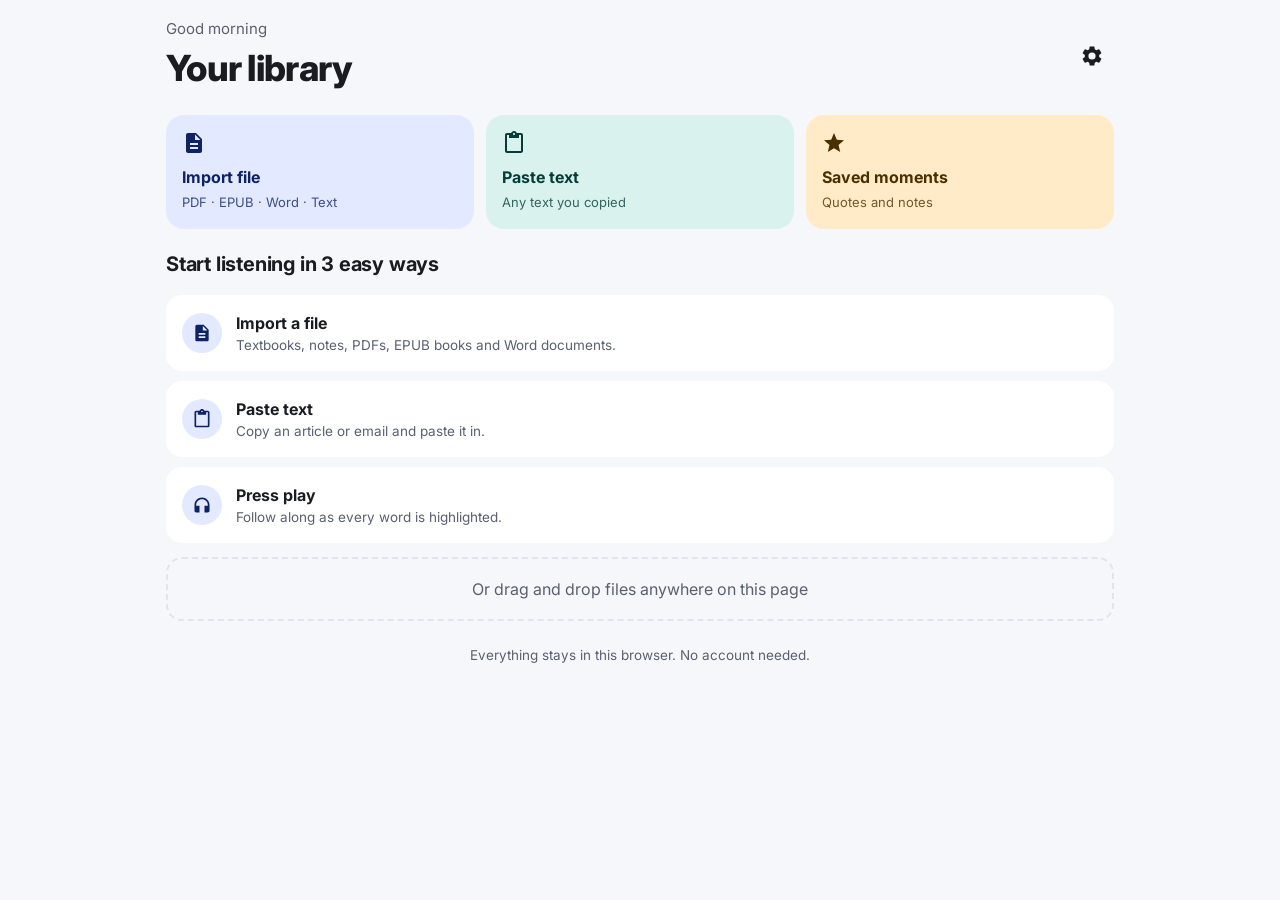
==== app/index.html @ d3cacc0e "Lazy Reader website, privacy policy and free web app Co-Authored-By: Claude Opus 5.5 <noreply@anthro" ====
<!doctype html>
<html lang="en" data-theme="system">
<head>
  <meta charset="utf-8">
  <meta name="viewport" content="width=device-width, initial-scale=1, viewport-fit=cover">
  <title>Lazy Reader</title>
  <meta name="description" content="Lazy Reader reads your PDFs, eBooks, notes and documents aloud in your browser. Private, no account, no ads.">
  <meta name="theme-color" content="#F6F7FB">
  <link rel="manifest" href="./manifest.webmanifest">
  <link rel="icon" href="./icons/icon-192.png">
  <link rel="apple-touch-icon" href="./icons/icon-192.png">
  <link rel="preconnect" href="https://fonts.googleapis.com">
  <link rel="preconnect" href="https://fonts.gstatic.com" crossorigin>
  <link rel="stylesheet" href="https://fonts.googleapis.com/css2?family=Inter:wght@400;500;600;700;800&family=Literata:opsz,wght@7..72,400;7..72,700&family=Atkinson+Hyperlegible:wght@400;700&display=swap">
  <script type="module" crossorigin src="./assets/index-BfDHFe0M.js"></script>
  <link rel="stylesheet" crossorigin href="./assets/index-BJftXIBd.css">
</head>
<body>
  <div id="app"><p style="padding:24px;font-family:system-ui">Loading Lazy Reader…</p></div>
  <noscript><p style="padding:24px">Lazy Reader needs JavaScript to run.</p></noscript>
</body>
</html>
---- app/assets/index-BJftXIBd.css ----
:root{--bg: #F6F7FB;--surface: #FFFFFF;--surface-2: #EEF0F6;--fg: #1A1C22;--muted: #5B6070;--line: #E1E4EE;--primary: #3557D6;--on-primary: #FFFFFF;--primary-soft: #E3E9FF;--on-primary-soft: #0E2266;--teal: #0F8A7E;--teal-soft: #D9F2EE;--on-teal-soft: #053E38;--sun: #E59A1C;--sun-soft: #FFEBC7;--on-sun-soft: #4A2F00;--hl: rgba(255, 213, 79, .28);--word: rgba(255, 213, 79, .75);--sel: #EEF0F6;--danger: #C2352C;--shadow: 0 10px 30px rgba(20, 30, 70, .12);--ui: "Inter", system-ui, -apple-system, "Segoe UI", Roboto, sans-serif;color-scheme:light}:root[data-theme=sepia]{--bg: #F5ECD9;--surface: #FBF5E8;--surface-2: #EDE2CA;--fg: #3A2E1E;--muted: #6E5F48;--line: #DDCFB1;--primary: #8A5A1F;--on-primary: #FFFFFF;--primary-soft: #F0DDB8;--on-primary-soft: #3B2608;--teal: #6E7B3A;--teal-soft: #E9E2C6;--on-teal-soft: #2F3410;--sun-soft: #F3D9B6;--on-sun-soft: #3D1F00;--hl: rgba(201, 140, 40, .22);--word: rgba(201, 140, 40, .55);--sel: #EDE2CA}:root[data-theme=dark]{--bg: #111318;--surface: #1A1D23;--surface-2: #242832;--fg: #E8E9EF;--muted: #A9AEBE;--line: #2C303A;--primary: #9DB1FF;--on-primary: #0B1A55;--primary-soft: #26346B;--on-primary-soft: #DFE5FF;--teal: #6FD6C8;--teal-soft: #16423C;--on-teal-soft: #C9F1EA;--sun: #FFC66B;--sun-soft: #4A3510;--on-sun-soft: #FFE3B5;--hl: rgba(255, 213, 79, .16);--word: rgba(255, 193, 7, .45);--sel: #242832;--danger: #FF8A80;--shadow: 0 10px 30px rgba(0, 0, 0, .4);color-scheme:dark}@media (prefers-color-scheme: dark){:root[data-theme=system]{--bg: #111318;--surface: #1A1D23;--surface-2: #242832;--fg: #E8E9EF;--muted: #A9AEBE;--line: #2C303A;--primary: #9DB1FF;--on-primary: #0B1A55;--primary-soft: #26346B;--on-primary-soft: #DFE5FF;--teal: #6FD6C8;--teal-soft: #16423C;--on-teal-soft: #C9F1EA;--sun: #FFC66B;--sun-soft: #4A3510;--on-sun-soft: #FFE3B5;--hl: rgba(255, 213, 79, .16);--word: rgba(255, 193, 7, .45);--sel: #242832;--danger: #FF8A80;--shadow: 0 10px 30px rgba(0, 0, 0, .4);color-scheme:dark}}*{box-sizing:border-box}html,body{height:100%}body{margin:0;background:var(--bg);color:var(--fg);font-family:var(--ui);font-size:16px;line-height:1.5;-webkit-font-smoothing:antialiased}button,input,select,textarea{font:inherit;color:inherit}button{cursor:pointer}:focus-visible{outline:3px solid var(--primary);outline-offset:2px;border-radius:8px}[hidden]{display:none!important}.sr{position:absolute;width:1px;height:1px;overflow:hidden;clip:rect(0 0 0 0)}#app{min-height:100%}.page{max-width:980px;margin:0 auto;padding:18px max(16px,env(safe-area-inset-left)) 40px max(16px,env(safe-area-inset-right))}.top{display:flex;align-items:center;gap:12px}.top .grow{flex:1;min-width:0}.hello{color:var(--muted);font-size:15px;margin:0}h1{font-size:clamp(28px,4vw,36px);margin:0;letter-spacing:-.02em;font-weight:800}h2{font-size:20px;margin:0;letter-spacing:-.01em}.muted{color:var(--muted)}.small{font-size:13.5px}.icon-btn{width:44px;height:44px;border-radius:50%;border:0;background:transparent;display:inline-flex;align-items:center;justify-content:center;color:var(--fg)}.icon-btn:hover{background:var(--surface-2)}.icon-btn svg{width:24px;height:24px;fill:currentColor}.btn{border:0;border-radius:12px;padding:10px 16px;font-weight:600;display:inline-flex;align-items:center;gap:8px;background:var(--primary);color:var(--on-primary)}.btn.tonal{background:var(--teal-soft);color:var(--on-teal-soft)}.btn.ghost{background:transparent;color:var(--primary)}.btn.outline{background:transparent;color:var(--primary);box-shadow:inset 0 0 0 1px var(--line)}.btn.danger{background:var(--danger);color:#fff}.btn:disabled{opacity:.45;cursor:default}.btn svg{width:18px;height:18px;fill:currentColor}.tiles{display:grid;grid-template-columns:repeat(3,minmax(0,1fr));gap:12px;margin:20px 0 14px}@media (max-width: 620px){.tiles{grid-template-columns:1fr 1fr}.tiles .tile:last-child{grid-column:span 2}}.tile{text-align:left;border:0;border-radius:18px;padding:16px;min-width:0;display:flex;flex-direction:column;gap:10px}.tile svg{width:24px;height:24px;fill:currentColor}.tile b{display:block;font-size:16px}.tile span{font-size:13px;opacity:.78}.tile.a{background:var(--primary-soft);color:var(--on-primary-soft)}.tile.b{background:var(--teal-soft);color:var(--on-teal-soft)}.tile.c{background:var(--sun-soft);color:var(--on-sun-soft)}.tile:hover{filter:brightness(.98)}.continue{width:100%;text-align:left;border:0;border-radius:20px;background:var(--primary);color:var(--on-primary);padding:18px;display:flex;align-items:center;gap:14px;margin-bottom:14px}.continue .eyebrow{font-size:11.5px;letter-spacing:.1em;font-weight:700;opacity:.8}.continue .t{font-size:18px;font-weight:700;margin:2px 0}.continue .play{margin-left:auto;width:52px;height:52px;border-radius:50%;background:var(--on-primary);color:var(--primary);display:flex;align-items:center;justify-content:center;flex:none}.continue .play svg{width:28px;height:28px;fill:currentColor}.list-head{font-weight:600;color:var(--muted);font-size:14px;margin:8px 0}.docs{display:grid;gap:10px}.doc{display:flex;align-items:center;gap:14px;background:var(--surface);border:1px solid var(--line);border-radius:16px;padding:12px 8px 12px 14px;min-width:0}.doc .open{flex:1;display:flex;gap:14px;align-items:center;border:0;background:none;text-align:left;padding:0;min-width:0}.cover{width:46px;height:60px;border-radius:8px;color:#fff;display:flex;flex-direction:column;align-items:center;justify-content:center;flex:none;font-weight:800;font-size:22px;line-height:1}.cover small{font-size:8px;font-weight:700;opacity:.85;margin-top:4px;letter-spacing:.05em}.doc .t{font-weight:600;font-size:16.5px;overflow:hidden;text-overflow:ellipsis;display:-webkit-box;-webkit-line-clamp:2;-webkit-box-orient:vertical}.bar{height:5px;background:var(--surface-2);border-radius:3px;overflow:hidden;margin-top:8px}.bar i{display:block;height:100%;background:var(--primary);border-radius:3px}.empty{display:grid;gap:10px}.empty .row{display:flex;gap:14px;align-items:center;background:var(--surface);border-radius:16px;padding:16px}.empty .ic{width:40px;height:40px;border-radius:50%;background:var(--primary-soft);color:var(--on-primary-soft);display:flex;align-items:center;justify-content:center;flex:none}.empty .ic svg{width:20px;height:20px;fill:currentColor}.drop-hint{border:2px dashed var(--line);border-radius:16px;padding:18px;text-align:center;color:var(--muted);margin-top:4px}body.dragging .drop-overlay{display:flex}.drop-overlay{display:none;position:fixed;inset:0;background:color-mix(in srgb,var(--primary) 18%,transparent);z-index:50;align-items:center;justify-content:center;font-size:22px;font-weight:700;color:var(--primary);pointer-events:none}.reader{display:flex;flex-direction:column;height:100dvh}.rtop{display:flex;align-items:center;gap:4px;padding:6px 8px;padding-top:max(6px,env(safe-area-inset-top));border-bottom:1px solid var(--line);background:var(--bg)}.rtop .tt{flex:1;min-width:0}.rtop .tt b{display:block;font-size:16.5px;white-space:nowrap;overflow:hidden;text-overflow:ellipsis}.chapter-select{border:0;background:transparent;color:var(--primary);font-size:13.5px;padding:2px 0;max-width:100%}.text{flex:1;overflow-y:auto}.text .inner{max-width:720px;margin:0 auto;padding:20px 22px 40px}.p{margin:0 0 .9em}.p.h{font-weight:700;margin:1.3em 0 .5em}.s{border-radius:4px;cursor:pointer;transition:background .2s}.s.cur{background:var(--hl)}.s.sel{background:var(--sel);box-shadow:0 0 0 2px var(--line)}.w{background:var(--word);border-radius:3px}.welcome{margin:12px auto 0;max-width:720px;background:var(--primary-soft);color:var(--on-primary-soft);border-radius:16px;padding:14px 16px}.welcome b{display:block}.welcome .actions{display:flex;flex-wrap:wrap;gap:8px;margin-top:10px}.selbar{display:flex;justify-content:center;gap:6px;padding:6px;background:var(--surface-2);flex-wrap:wrap}.player{background:var(--surface);box-shadow:0 -6px 24px #00000014;border-radius:24px 24px 0 0;padding:10px 16px;padding-bottom:max(10px,env(safe-area-inset-bottom))}.player .in{max-width:720px;margin:0 auto}.progress{height:4px;border-radius:2px;background:var(--surface-2);overflow:hidden;cursor:pointer}.progress i{display:block;height:100%;background:var(--primary)}.status{display:flex;align-items:center;gap:8px;margin-top:6px;font-size:13px;color:var(--muted)}.status .grow{flex:1}.badge{font-size:11px;font-weight:700;letter-spacing:.05em;padding:2px 7px;border-radius:6px;background:var(--primary-soft);color:var(--primary)}.msg{color:var(--primary);font-size:13.5px;min-height:0}.controls{display:flex;align-items:center;justify-content:space-between;margin:4px 0}.controls .icon-btn svg{width:28px;height:28px}.playbtn{width:64px;height:64px;border-radius:50%;border:0;background:var(--primary);color:var(--on-primary);display:flex;align-items:center;justify-content:center;box-shadow:var(--shadow)}.playbtn svg{width:34px;height:34px;fill:currentColor}.speed{border:0;background:transparent;color:var(--primary);font-weight:700;font-size:17px;width:56px;height:44px;border-radius:12px}.speed:hover{background:var(--surface-2)}.row2{display:grid;grid-template-columns:1fr 1fr;gap:8px}.row2 .btn{justify-content:center}dialog{border:0;border-radius:22px;padding:0;background:var(--surface);color:var(--fg);box-shadow:var(--shadow);width:min(560px,calc(100vw - 24px));max-height:calc(100dvh - 32px)}dialog::backdrop{background:#0a0e1e73}.dlg{padding:22px;display:flex;flex-direction:column;gap:12px;max-height:calc(100dvh - 32px)}.dlg .body{overflow-y:auto;display:flex;flex-direction:column;gap:12px;min-height:0}.dlg .foot{display:flex;justify-content:flex-end;gap:8px;flex-wrap:wrap}.field{display:flex;flex-direction:column;gap:4px}.field label{font-size:13px;color:var(--muted);font-weight:600}input[type=text],input[type=search],textarea,select{background:var(--bg);border:1px solid var(--line);border-radius:12px;padding:10px 12px;width:100%}textarea{min-height:180px;resize:vertical}.switch{display:flex;align-items:center;gap:12px;justify-content:space-between}.switch input{width:44px;height:24px;accent-color:var(--primary)}.preview{background:var(--bg);border-radius:12px;padding:12px;max-height:240px;overflow-y:auto;font-size:14px}.preview .h{font-weight:700}.warn{color:var(--danger);font-size:13.5px}.menu{position:absolute;background:var(--surface);border-radius:14px;box-shadow:var(--shadow);padding:6px;z-index:40;min-width:200px}.menu button{display:block;width:100%;text-align:left;border:0;background:transparent;padding:10px 12px;border-radius:10px}.menu button:hover{background:var(--surface-2)}.choice{display:grid;gap:8px}.choice button{justify-content:flex-start}.seg{display:inline-flex;background:var(--surface-2);border-radius:12px;padding:3px}.seg button{border:0;background:transparent;padding:7px 12px;border-radius:9px;font-weight:600;font-size:14px}.seg button.on{background:var(--surface);box-shadow:0 1px 3px #0000001f}.toast{position:fixed;left:50%;bottom:24px;transform:translate(-50%);background:var(--fg);color:var(--bg);padding:10px 16px;border-radius:12px;z-index:60;font-size:14px;max-width:calc(100vw - 32px)}.section{background:var(--surface);border:1px solid var(--line);border-radius:18px;padding:18px;margin-top:14px;display:flex;flex-direction:column;gap:12px}.section h2{font-size:17px;color:var(--primary)}.radio{display:flex;align-items:center;gap:10px;cursor:pointer}.radio input{accent-color:var(--primary);width:18px;height:18px}.voices{display:grid;gap:4px;max-height:360px;overflow-y:auto}.range{display:flex;align-items:center;gap:12px}.range input{flex:1;accent-color:var(--primary)}.sample{background:var(--bg);border-radius:12px;padding:14px}.moment{background:var(--surface);border:1px solid var(--line);border-radius:16px;padding:16px;display:flex;flex-direction:column;gap:6px}.moment q{font-style:italic}kbd{background:var(--surface-2);border-radius:6px;padding:1px 6px;font-size:13px}
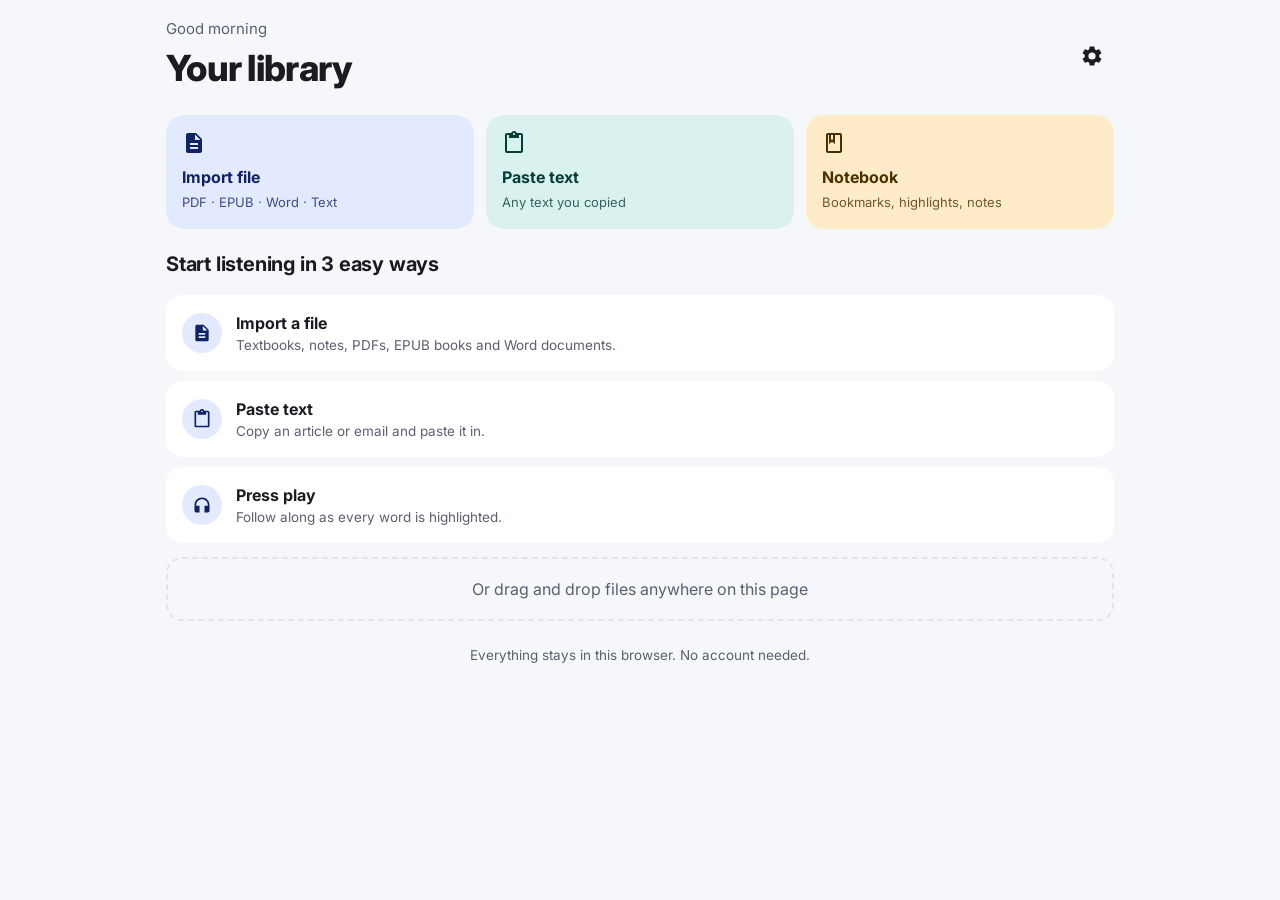
==== commit 0a585371: "Web app: Kindle-style bookmarks, 4-colour highlights, notes and Notebook with search and filters Co-" ====
--- a/app/index.html
+++ b/app/index.html
@@ -9,11 +9,15 @@
   <link rel="manifest" href="./manifest.webmanifest">
   <link rel="icon" href="./icons/icon-192.png">
   <link rel="apple-touch-icon" href="./icons/icon-192.png">
+  <meta name="apple-mobile-web-app-capable" content="yes">
+  <meta name="mobile-web-app-capable" content="yes">
+  <meta name="apple-mobile-web-app-title" content="Lazy Reader">
+  <meta name="apple-mobile-web-app-status-bar-style" content="default">
   <link rel="preconnect" href="https://fonts.googleapis.com">
   <link rel="preconnect" href="https://fonts.gstatic.com" crossorigin>
   <link rel="stylesheet" href="https://fonts.googleapis.com/css2?family=Inter:wght@400;500;600;700;800&family=Literata:opsz,wght@7..72,400;7..72,700&family=Atkinson+Hyperlegible:wght@400;700&display=swap">
-  <script type="module" crossorigin src="./assets/index-BfDHFe0M.js"></script>
-  <link rel="stylesheet" crossorigin href="./assets/index-BJftXIBd.css">
+  <script type="module" crossorigin src="./assets/index-D0YycYm8.js"></script>
+  <link rel="stylesheet" crossorigin href="./assets/index-39mQxZBZ.css">
 </head>
 <body>
   <div id="app"><p style="padding:24px;font-family:system-ui">Loading Lazy Reader…</p></div>
--- a/app/assets/index-39mQxZBZ.css
+++ b/app/assets/index-39mQxZBZ.css
@@ -0,0 +1 @@
+:root{--bg: #F6F7FB;--surface: #FFFFFF;--surface-2: #EEF0F6;--fg: #1A1C22;--muted: #5B6070;--line: #E1E4EE;--primary: #3557D6;--on-primary: #FFFFFF;--primary-soft: #E3E9FF;--on-primary-soft: #0E2266;--teal: #0F8A7E;--teal-soft: #D9F2EE;--on-teal-soft: #053E38;--sun: #E59A1C;--sun-soft: #FFEBC7;--on-sun-soft: #4A2F00;--hl: rgba(53, 87, 214, .1);--word: rgba(53, 87, 214, .28);--mk-yellow: #FBE7A1;--mk-green: #D2EFC2;--mk-blue: #CBE4FA;--mk-pink: #F9D2E0;--sel: #EEF0F6;--danger: #C2352C;--shadow: 0 10px 30px rgba(20, 30, 70, .12);--ui: "Inter", system-ui, -apple-system, "Segoe UI", Roboto, sans-serif;color-scheme:light}:root[data-theme=sepia]{--bg: #F5ECD9;--surface: #FBF5E8;--surface-2: #EDE2CA;--fg: #3A2E1E;--muted: #6E5F48;--line: #DDCFB1;--primary: #8A5A1F;--on-primary: #FFFFFF;--primary-soft: #F0DDB8;--on-primary-soft: #3B2608;--teal: #6E7B3A;--teal-soft: #E9E2C6;--on-teal-soft: #2F3410;--sun-soft: #F3D9B6;--on-sun-soft: #3D1F00;--hl: rgba(138, 90, 31, .12);--word: rgba(138, 90, 31, .32);--mk-yellow: #F2D98A;--mk-green: #CFE3B0;--mk-blue: #C6DCEB;--mk-pink: #EDC8CF;--sel: #EDE2CA}:root[data-theme=dark]{--bg: #111318;--surface: #1A1D23;--surface-2: #242832;--fg: #E8E9EF;--muted: #A9AEBE;--line: #2C303A;--primary: #9DB1FF;--on-primary: #0B1A55;--primary-soft: #26346B;--on-primary-soft: #DFE5FF;--teal: #6FD6C8;--teal-soft: #16423C;--on-teal-soft: #C9F1EA;--sun: #FFC66B;--sun-soft: #4A3510;--on-sun-soft: #FFE3B5;--hl: rgba(157, 177, 255, .14);--word: rgba(157, 177, 255, .34);--mk-yellow: #5B4E1E;--mk-green: #2E4A2B;--mk-blue: #23405A;--mk-pink: #56303F;--sel: #242832;--danger: #FF8A80;--shadow: 0 10px 30px rgba(0, 0, 0, .4);color-scheme:dark}@media (prefers-color-scheme: dark){:root[data-theme=system]{--bg: #111318;--surface: #1A1D23;--surface-2: #242832;--fg: #E8E9EF;--muted: #A9AEBE;--line: #2C303A;--primary: #9DB1FF;--on-primary: #0B1A55;--primary-soft: #26346B;--on-primary-soft: #DFE5FF;--teal: #6FD6C8;--teal-soft: #16423C;--on-teal-soft: #C9F1EA;--sun: #FFC66B;--sun-soft: #4A3510;--on-sun-soft: #FFE3B5;--hl: rgba(157, 177, 255, .14);--word: rgba(157, 177, 255, .34);--mk-yellow: #5B4E1E;--mk-green: #2E4A2B;--mk-blue: #23405A;--mk-pink: #56303F;--sel: #242832;--danger: #FF8A80;--shadow: 0 10px 30px rgba(0, 0, 0, .4);color-scheme:dark}}*{box-sizing:border-box}html,body{height:100%}body{margin:0;background:var(--bg);color:var(--fg);font-family:var(--ui);font-size:16px;line-height:1.5;-webkit-font-smoothing:antialiased}button,input,select,textarea{font:inherit;color:inherit}button{cursor:pointer}:focus-visible{outline:3px solid var(--primary);outline-offset:2px;border-radius:8px}[hidden]{display:none!important}.sr{position:absolute;width:1px;height:1px;overflow:hidden;clip:rect(0 0 0 0)}#app{min-height:100%}.page{max-width:980px;margin:0 auto;padding:18px max(16px,env(safe-area-inset-left)) 40px max(16px,env(safe-area-inset-right))}.top{display:flex;align-items:center;gap:12px}.top .grow{flex:1;min-width:0}.hello{color:var(--muted);font-size:15px;margin:0}h1{font-size:clamp(28px,4vw,36px);margin:0;letter-spacing:-.02em;font-weight:800}h2{font-size:20px;margin:0;letter-spacing:-.01em}.muted{color:var(--muted)}.small{font-size:13.5px}.icon-btn{width:44px;height:44px;border-radius:50%;border:0;background:transparent;display:inline-flex;align-items:center;justify-content:center;color:var(--fg)}.icon-btn:hover{background:var(--surface-2)}.icon-btn svg{width:24px;height:24px;fill:currentColor}.btn{border:0;border-radius:12px;padding:10px 16px;font-weight:600;display:inline-flex;align-items:center;gap:8px;background:var(--primary);color:var(--on-primary)}.btn.tonal{background:var(--teal-soft);color:var(--on-teal-soft)}.btn.ghost{background:transparent;color:var(--primary)}.btn.outline{background:transparent;color:var(--primary);box-shadow:inset 0 0 0 1px var(--line)}.btn.danger{background:var(--danger);color:#fff}.btn:disabled{opacity:.45;cursor:default}.btn svg{width:18px;height:18px;fill:currentColor}.tiles{display:grid;grid-template-columns:repeat(3,minmax(0,1fr));gap:12px;margin:20px 0 14px}@media (max-width: 620px){.tiles{grid-template-columns:1fr 1fr}.tiles .tile:last-child{grid-column:span 2}}.tile{text-align:left;border:0;border-radius:18px;padding:16px;min-width:0;display:flex;flex-direction:column;gap:10px}.tile svg{width:24px;height:24px;fill:currentColor}.tile b{display:block;font-size:16px}.tile span{font-size:13px;opacity:.78}.tile.a{background:var(--primary-soft);color:var(--on-primary-soft)}.tile.b{background:var(--teal-soft);color:var(--on-teal-soft)}.tile.c{background:var(--sun-soft);color:var(--on-sun-soft)}.tile:hover{filter:brightness(.98)}.continue{width:100%;text-align:left;border:0;border-radius:20px;background:var(--primary);color:var(--on-primary);padding:18px;display:flex;align-items:center;gap:14px;margin-bottom:14px}.continue .eyebrow{font-size:11.5px;letter-spacing:.1em;font-weight:700;opacity:.8}.continue .t{font-size:18px;font-weight:700;margin:2px 0}.continue .play{margin-left:auto;width:52px;height:52px;border-radius:50%;background:var(--on-primary);color:var(--primary);display:flex;align-items:center;justify-content:center;flex:none}.continue .play svg{width:28px;height:28px;fill:currentColor}.list-head{font-weight:600;color:var(--muted);font-size:14px;margin:8px 0}.docs{display:grid;gap:10px}.doc{display:flex;align-items:center;gap:14px;background:var(--surface);border:1px solid var(--line);border-radius:16px;padding:12px 8px 12px 14px;min-width:0}.doc .open{flex:1;display:flex;gap:14px;align-items:center;border:0;background:none;text-align:left;padding:0;min-width:0}.cover{width:46px;height:60px;border-radius:8px;color:#fff;display:flex;flex-direction:column;align-items:center;justify-content:center;flex:none;font-weight:800;font-size:22px;line-height:1}.cover small{font-size:8px;font-weight:700;opacity:.85;margin-top:4px;letter-spacing:.05em}.doc .t{font-weight:600;font-size:16.5px;overflow:hidden;text-overflow:ellipsis;display:-webkit-box;-webkit-line-clamp:2;-webkit-box-orient:vertical}.bar{height:5px;background:var(--surface-2);border-radius:3px;overflow:hidden;margin-top:8px}.bar i{display:block;height:100%;background:var(--primary);border-radius:3px}.empty{display:grid;gap:10px}.empty .row{display:flex;gap:14px;align-items:center;background:var(--surface);border-radius:16px;padding:16px}.empty .ic{width:40px;height:40px;border-radius:50%;background:var(--primary-soft);color:var(--on-primary-soft);display:flex;align-items:center;justify-content:center;flex:none}.empty .ic svg{width:20px;height:20px;fill:currentColor}.drop-hint{border:2px dashed var(--line);border-radius:16px;padding:18px;text-align:center;color:var(--muted);margin-top:4px}body.dragging .drop-overlay{display:flex}.drop-overlay{display:none;position:fixed;inset:0;background:color-mix(in srgb,var(--primary) 18%,transparent);z-index:50;align-items:center;justify-content:center;font-size:22px;font-weight:700;color:var(--primary);pointer-events:none}.reader{display:flex;flex-direction:column;height:100dvh}.rtop{display:flex;align-items:center;gap:4px;padding:6px 8px;padding-top:max(6px,env(safe-area-inset-top));border-bottom:1px solid var(--line);background:var(--bg)}.rtop .tt{flex:1;min-width:0}.rtop .tt b{display:block;font-size:16.5px;white-space:nowrap;overflow:hidden;text-overflow:ellipsis}.chapter-select{border:0;background:transparent;color:var(--primary);font-size:13.5px;padding:2px 0;max-width:100%}.text{flex:1;overflow-y:auto}.text .inner{max-width:720px;margin:0 auto;padding:20px 22px 40px 36px}.p{margin:0 0 .9em}.p.h{font-weight:700;margin:1.3em 0 .5em}.s{border-radius:4px;cursor:pointer;transition:background .2s}.s.cur{background:var(--hl)}.s.sel{background:var(--sel);box-shadow:0 0 0 2px var(--line)}.w{background:var(--word);border-radius:3px}.welcome{margin:12px auto 0;max-width:720px;background:var(--primary-soft);color:var(--on-primary-soft);border-radius:16px;padding:14px 16px}.welcome b{display:block}.welcome .actions{display:flex;flex-wrap:wrap;gap:8px;margin-top:10px}.selbar{display:flex;justify-content:center;gap:6px;padding:6px;background:var(--surface-2);flex-wrap:wrap}.player{background:var(--surface);box-shadow:0 -6px 24px #00000014;border-radius:24px 24px 0 0;padding:10px 16px;padding-bottom:max(10px,env(safe-area-inset-bottom))}.player .in{max-width:720px;margin:0 auto}.progress{height:4px;border-radius:2px;background:var(--surface-2);overflow:hidden;cursor:pointer}.progress i{display:block;height:100%;background:var(--primary)}.status{display:flex;align-items:center;gap:8px;margin-top:6px;font-size:13px;color:var(--muted)}.status .grow{flex:1}.badge{font-size:11px;font-weight:700;letter-spacing:.05em;padding:2px 7px;border-radius:6px;background:var(--primary-soft);color:var(--primary)}.msg{color:var(--primary);font-size:13.5px;min-height:0}.controls{display:flex;align-items:center;justify-content:space-between;margin:4px 0}.controls .icon-btn svg{width:28px;height:28px}.playbtn{width:64px;height:64px;border-radius:50%;border:0;background:var(--primary);color:var(--on-primary);display:flex;align-items:center;justify-content:center;box-shadow:var(--shadow)}.playbtn svg{width:34px;height:34px;fill:currentColor}.speed{border:0;background:transparent;color:var(--primary);font-weight:700;font-size:17px;width:56px;height:44px;border-radius:12px}.speed:hover{background:var(--surface-2)}.row2{display:grid;grid-template-columns:1fr 1fr;gap:8px}.row2 .btn{justify-content:center}dialog{border:0;border-radius:22px;padding:0;background:var(--surface);color:var(--fg);box-shadow:var(--shadow);width:min(560px,calc(100vw - 24px));max-height:calc(100dvh - 32px)}dialog::backdrop{background:#0a0e1e73}.dlg{padding:22px;display:flex;flex-direction:column;gap:12px;max-height:calc(100dvh - 32px)}.dlg .body{overflow-y:auto;display:flex;flex-direction:column;gap:12px;min-height:0}.dlg .foot{display:flex;justify-content:flex-end;gap:8px;flex-wrap:wrap}.field{display:flex;flex-direction:column;gap:4px}.field label{font-size:13px;color:var(--muted);font-weight:600}input[type=text],input[type=search],textarea,select{background:var(--bg);border:1px solid var(--line);border-radius:12px;padding:10px 12px;width:100%}textarea{min-height:180px;resize:vertical}.switch{display:flex;align-items:center;gap:12px;justify-content:space-between}.switch input{width:44px;height:24px;accent-color:var(--primary)}.preview{background:var(--bg);border-radius:12px;padding:12px;max-height:240px;overflow-y:auto;font-size:14px}.preview .h{font-weight:700}.warn{color:var(--danger);font-size:13.5px}.menu{position:absolute;background:var(--surface);border-radius:14px;box-shadow:var(--shadow);padding:6px;z-index:40;min-width:200px}.menu button{display:block;width:100%;text-align:left;border:0;background:transparent;padding:10px 12px;border-radius:10px}.menu button:hover{background:var(--surface-2)}.choice{display:grid;gap:8px}.choice button{justify-content:flex-start}.seg{display:inline-flex;background:var(--surface-2);border-radius:12px;padding:3px}.seg button{border:0;background:transparent;padding:7px 12px;border-radius:9px;font-weight:600;font-size:14px}.seg button.on{background:var(--surface);box-shadow:0 1px 3px #0000001f}.toast{position:fixed;left:50%;bottom:24px;transform:translate(-50%);background:var(--fg);color:var(--bg);padding:10px 16px;border-radius:12px;z-index:60;font-size:14px;max-width:calc(100vw - 32px)}.section{background:var(--surface);border:1px solid var(--line);border-radius:18px;padding:18px;margin-top:14px;display:flex;flex-direction:column;gap:12px}.section h2{font-size:17px;color:var(--primary)}.radio{display:flex;align-items:center;gap:10px;cursor:pointer}.radio input{accent-color:var(--primary);width:18px;height:18px}.voices{display:grid;gap:4px;max-height:360px;overflow-y:auto}.range{display:flex;align-items:center;gap:12px}.range input{flex:1;accent-color:var(--primary)}.sample{background:var(--bg);border-radius:12px;padding:14px}.moment{background:var(--surface);border:1px solid var(--line);border-radius:16px;padding:16px;display:flex;flex-direction:column;gap:6px}.moment q{font-style:italic}kbd{background:var(--surface-2);border-radius:6px;padding:1px 6px;font-size:13px}.p{position:relative}mark.hl{color:inherit;border-radius:3px;padding:0 1px;cursor:pointer}.hl-yellow{background:var(--mk-yellow)}.hl-green{background:var(--mk-green)}.hl-blue{background:var(--mk-blue)}.hl-pink{background:var(--mk-pink)}.s.bm:before{content:"";position:absolute;left:-26px;width:14px;height:20px;margin-top:.2em;cursor:pointer;background:var(--primary);clip-path:polygon(0 0,100% 0,100% 100%,50% 72%,0 100%)}.hlbar{position:fixed;z-index:30;display:flex;align-items:center;gap:4px;padding:6px 8px;border-radius:14px;background:var(--surface);border:1px solid var(--line);box-shadow:var(--shadow)}.hlbar .btn{padding:6px 10px;min-height:34px}.sw{display:inline-block;width:24px;height:24px;border-radius:50%;border:2px solid var(--surface);box-shadow:0 0 0 1px var(--line);padding:0;vertical-align:middle}i.sw{width:12px;height:12px;border-width:0;margin-right:4px}.sw-yellow{background:#f2c94c}.sw-green{background:#6fcf97}.sw-blue{background:#56a8f0}.sw-pink{background:#f07aa6}.hlbar .sw{margin:0 3px;cursor:pointer}.hlbar .sw:hover{transform:scale(1.12)}.nb-filters{display:grid;grid-template-columns:1fr auto auto;gap:8px}.nb-filters input,.nb-filters select{min-height:42px;border-radius:12px;border:1px solid var(--line);background:var(--surface);padding:0 12px}@media (max-width: 560px){.nb-filters{grid-template-columns:1fr 1fr}.nb-filters input{grid-column:1 / -1}}.chips{display:flex;flex-wrap:wrap;gap:6px;margin-top:10px}.chip{border:1px solid var(--line);background:var(--surface);border-radius:999px;padding:5px 12px;font-size:14px;color:var(--muted);display:inline-flex;align-items:center}.chip.on{border-color:var(--primary);color:var(--primary);background:var(--primary-soft)}.moment{cursor:pointer;border-left-width:4px}.moment.bmk{border-left-color:var(--primary)}.moment.hlc-yellow{border-left-color:#f2c94c}.moment.hlc-green{border-left-color:#6fcf97}.moment.hlc-blue{border-left-color:#56a8f0}.moment.hlc-pink{border-left-color:#f07aa6}.moment .small svg{width:12px;height:12px;fill:var(--primary);vertical-align:-1px}.moment .note{background:var(--surface-2);border-radius:10px;padding:8px 10px}.moment .acts{display:flex;gap:6px;flex-wrap:wrap}
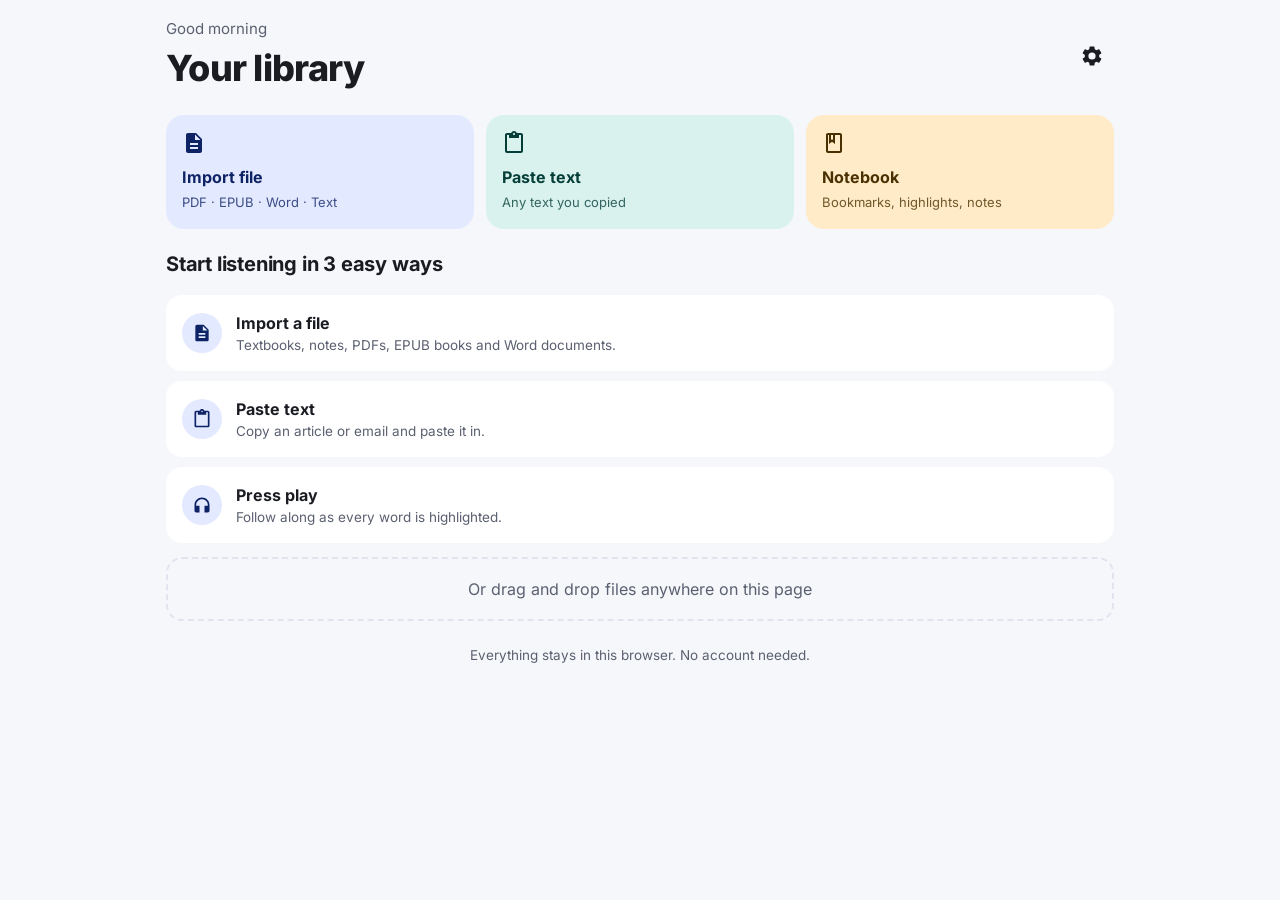
==== commit cf33c5fd: "Privacy: policy covers Windows, web, Android and website; GDPR/Irish DPA, India DPDP, US/CCPA sectio" ====
--- a/app/index.html
+++ b/app/index.html
@@ -13,11 +13,8 @@
   <meta name="mobile-web-app-capable" content="yes">
   <meta name="apple-mobile-web-app-title" content="Lazy Reader">
   <meta name="apple-mobile-web-app-status-bar-style" content="default">
-  <link rel="preconnect" href="https://fonts.googleapis.com">
-  <link rel="preconnect" href="https://fonts.gstatic.com" crossorigin>
-  <link rel="stylesheet" href="https://fonts.googleapis.com/css2?family=Inter:wght@400;500;600;700;800&family=Literata:opsz,wght@7..72,400;7..72,700&family=Atkinson+Hyperlegible:wght@400;700&display=swap">
-  <script type="module" crossorigin src="./assets/index-D0YycYm8.js"></script>
-  <link rel="stylesheet" crossorigin href="./assets/index-39mQxZBZ.css">
+  <script type="module" crossorigin src="./assets/index-BGdBVm55.js"></script>
+  <link rel="stylesheet" crossorigin href="./assets/index-CHnMnpk6.css">
 </head>
 <body>
   <div id="app"><p style="padding:24px;font-family:system-ui">Loading Lazy Reader…</p></div>
--- a/app/assets/index-CHnMnpk6.css
+++ b/app/assets/index-CHnMnpk6.css
@@ -0,0 +1 @@
+@font-face{font-family:Inter;font-style:normal;font-display:swap;font-weight:400;src:url(./inter-cyrillic-ext-400-normal-BQZuk6qB.woff2) format("woff2"),url(./inter-cyrillic-ext-400-normal-DQukG94-.woff) format("woff");unicode-range:U+0460-052F,U+1C80-1C8A,U+20B4,U+2DE0-2DFF,U+A640-A69F,U+FE2E-FE2F}@font-face{font-family:Inter;font-style:normal;font-display:swap;font-weight:400;src:url(./inter-cyrillic-400-normal-obahsSVq.woff2) format("woff2"),url(./inter-cyrillic-400-normal-HOLc17fK.woff) format("woff");unicode-range:U+0301,U+0400-045F,U+0490-0491,U+04B0-04B1,U+2116}@font-face{font-family:Inter;font-style:normal;font-display:swap;font-weight:400;src:url(./inter-greek-ext-400-normal-DGGRlc-M.woff2) format("woff2"),url(./inter-greek-ext-400-normal-KugGGMne.woff) format("woff");unicode-range:U+1F00-1FFF}@font-face{font-family:Inter;font-style:normal;font-display:swap;font-weight:400;src:url(./inter-greek-400-normal-B4URO6DV.woff2) format("woff2"),url(./inter-greek-400-normal-q2sYcFCs.woff) format("woff");unicode-range:U+0370-0377,U+037A-037F,U+0384-038A,U+038C,U+038E-03A1,U+03A3-03FF}@font-face{font-family:Inter;font-style:normal;font-display:swap;font-weight:400;src:url(./inter-vietnamese-400-normal-DMkecbls.woff2) format("woff2"),url(./inter-vietnamese-400-normal-Bbgyi5SW.woff) format("woff");unicode-range:U+0102-0103,U+0110-0111,U+0128-0129,U+0168-0169,U+01A0-01A1,U+01AF-01B0,U+0300-0301,U+0303-0304,U+0308-0309,U+0323,U+0329,U+1EA0-1EF9,U+20AB}@font-face{font-family:Inter;font-style:normal;font-display:swap;font-weight:400;src:url(./inter-latin-ext-400-normal-C1nco2VV.woff2) format("woff2"),url(./inter-latin-ext-400-normal-77YHD8bZ.woff) format("woff");unicode-range:U+0100-02BA,U+02BD-02C5,U+02C7-02CC,U+02CE-02D7,U+02DD-02FF,U+0304,U+0308,U+0329,U+1D00-1DBF,U+1E00-1E9F,U+1EF2-1EFF,U+2020,U+20A0-20AB,U+20AD-20C0,U+2113,U+2C60-2C7F,U+A720-A7FF}@font-face{font-family:Inter;font-style:normal;font-display:swap;font-weight:400;src:url(./inter-latin-400-normal-C38fXH4l.woff2) format("woff2"),url(./inter-latin-400-normal-CyCys3Eg.woff) format("woff");unicode-range:U+0000-00FF,U+0131,U+0152-0153,U+02BB-02BC,U+02C6,U+02DA,U+02DC,U+0304,U+0308,U+0329,U+2000-206F,U+20AC,U+2122,U+2191,U+2193,U+2212,U+2215,U+FEFF,U+FFFD}@font-face{font-family:Inter;font-style:normal;font-display:swap;font-weight:500;src:url(./inter-cyrillic-ext-500-normal-B0yAr1jD.woff2) format("woff2"),url(./inter-cyrillic-ext-500-normal-BmqWE9Dz.woff) format("woff");unicode-range:U+0460-052F,U+1C80-1C8A,U+20B4,U+2DE0-2DFF,U+A640-A69F,U+FE2E-FE2F}@font-face{font-family:Inter;font-style:normal;font-display:swap;font-weight:500;src:url(./inter-cyrillic-500-normal-BasfLYem.woff2) format("woff2"),url(./inter-cyrillic-500-normal-CxZf_p3X.woff) format("woff");unicode-range:U+0301,U+0400-045F,U+0490-0491,U+04B0-04B1,U+2116}@font-face{font-family:Inter;font-style:normal;font-display:swap;font-weight:500;src:url(./inter-greek-ext-500-normal-C4iEst2y.woff2) format("woff2"),url(./inter-greek-ext-500-normal-2j5mBUwD.woff) format("woff");unicode-range:U+1F00-1FFF}@font-face{font-family:Inter;font-style:normal;font-display:swap;font-weight:500;src:url(./inter-greek-500-normal-BIZE56-Y.woff2) format("woff2"),url(./inter-greek-500-normal-Xzm54t5V.woff) format("woff");unicode-range:U+0370-0377,U+037A-037F,U+0384-038A,U+038C,U+038E-03A1,U+03A3-03FF}@font-face{font-family:Inter;font-style:normal;font-display:swap;font-weight:500;src:url(./inter-vietnamese-500-normal-DOriooB6.woff2) format("woff2"),url(./inter-vietnamese-500-normal-mJboJaSs.woff) format("woff");unicode-range:U+0102-0103,U+0110-0111,U+0128-0129,U+0168-0169,U+01A0-01A1,U+01AF-01B0,U+0300-0301,U+0303-0304,U+0308-0309,U+0323,U+0329,U+1EA0-1EF9,U+20AB}@font-face{font-family:Inter;font-style:normal;font-display:swap;font-weight:500;src:url(./inter-latin-ext-500-normal-CV4jyFjo.woff2) format("woff2"),url(./inter-latin-ext-500-normal-BxGbmqWO.woff) format("woff");unicode-range:U+0100-02BA,U+02BD-02C5,U+02C7-02CC,U+02CE-02D7,U+02DD-02FF,U+0304,U+0308,U+0329,U+1D00-1DBF,U+1E00-1E9F,U+1EF2-1EFF,U+2020,U+20A0-20AB,U+20AD-20C0,U+2113,U+2C60-2C7F,U+A720-A7FF}@font-face{font-family:Inter;font-style:normal;font-display:swap;font-weight:500;src:url(./inter-latin-500-normal-Cerq10X2.woff2) format("woff2"),url(./inter-latin-500-normal-BL9OpVg8.woff) format("woff");unicode-range:U+0000-00FF,U+0131,U+0152-0153,U+02BB-02BC,U+02C6,U+02DA,U+02DC,U+0304,U+0308,U+0329,U+2000-206F,U+20AC,U+2122,U+2191,U+2193,U+2212,U+2215,U+FEFF,U+FFFD}@font-face{font-family:Inter;font-style:normal;font-display:swap;font-weight:600;src:url(./inter-cyrillic-ext-600-normal-Dfes3d0z.woff2) format("woff2"),url(./inter-cyrillic-ext-600-normal-Bcila6Z-.woff) format("woff");unicode-range:U+0460-052F,U+1C80-1C8A,U+20B4,U+2DE0-2DFF,U+A640-A69F,U+FE2E-FE2F}@font-face{font-family:Inter;font-style:normal;font-display:swap;font-weight:600;src:url(./inter-cyrillic-600-normal-CWCymEST.woff2) format("woff2"),url(./inter-cyrillic-600-normal-4D_pXhcN.woff) format("woff");unicode-range:U+0301,U+0400-045F,U+0490-0491,U+04B0-04B1,U+2116}@font-face{font-family:Inter;font-style:normal;font-display:swap;font-weight:600;src:url(./inter-greek-ext-600-normal-DRtmH8MT.woff2) format("woff2"),url(./inter-greek-ext-600-normal-B8X0CLgF.woff) format("woff");unicode-range:U+1F00-1FFF}@font-face{font-family:Inter;font-style:normal;font-display:swap;font-weight:600;src:url(./inter-greek-600-normal-plRanbMR.woff2) format("woff2"),url(./inter-greek-600-normal-BZpKdvQh.woff) format("woff");unicode-range:U+0370-0377,U+037A-037F,U+0384-038A,U+038C,U+038E-03A1,U+03A3-03FF}@font-face{font-family:Inter;font-style:normal;font-display:swap;font-weight:600;src:url(./inter-vietnamese-600-normal-Cc8MFFhd.woff2) format("woff2"),url(./inter-vietnamese-600-normal-BuLX-rYi.woff) format("woff");unicode-range:U+0102-0103,U+0110-0111,U+0128-0129,U+0168-0169,U+01A0-01A1,U+01AF-01B0,U+0300-0301,U+0303-0304,U+0308-0309,U+0323,U+0329,U+1EA0-1EF9,U+20AB}@font-face{font-family:Inter;font-style:normal;font-display:swap;font-weight:600;src:url(./inter-latin-ext-600-normal-D2bJ5OIk.woff2) format("woff2"),url(./inter-latin-ext-600-normal-CIVaiw4L.woff) format("woff");unicode-range:U+0100-02BA,U+02BD-02C5,U+02C7-02CC,U+02CE-02D7,U+02DD-02FF,U+0304,U+0308,U+0329,U+1D00-1DBF,U+1E00-1E9F,U+1EF2-1EFF,U+2020,U+20A0-20AB,U+20AD-20C0,U+2113,U+2C60-2C7F,U+A720-A7FF}@font-face{font-family:Inter;font-style:normal;font-display:swap;font-weight:600;src:url(./inter-latin-600-normal-LgqL8muc.woff2) format("woff2"),url(./inter-latin-600-normal-CiBQ2DWP.woff) format("woff");unicode-range:U+0000-00FF,U+0131,U+0152-0153,U+02BB-02BC,U+02C6,U+02DA,U+02DC,U+0304,U+0308,U+0329,U+2000-206F,U+20AC,U+2122,U+2191,U+2193,U+2212,U+2215,U+FEFF,U+FFFD}@font-face{font-family:Inter;font-style:normal;font-display:swap;font-weight:700;src:url(./inter-cyrillic-ext-700-normal-BjwYoWNd.woff2) format("woff2"),url(./inter-cyrillic-ext-700-normal-LO58E6JB.woff) format("woff");unicode-range:U+0460-052F,U+1C80-1C8A,U+20B4,U+2DE0-2DFF,U+A640-A69F,U+FE2E-FE2F}@font-face{font-family:Inter;font-style:normal;font-display:swap;font-weight:700;src:url(./inter-cyrillic-700-normal-CjBOestx.woff2) format("woff2"),url(./inter-cyrillic-700-normal-DrXBdSj3.woff) format("woff");unicode-range:U+0301,U+0400-045F,U+0490-0491,U+04B0-04B1,U+2116}@font-face{font-family:Inter;font-style:normal;font-display:swap;font-weight:700;src:url(./inter-greek-ext-700-normal-qfdV9bQt.woff2) format("woff2"),url(./inter-greek-ext-700-normal-BoQ6DsYi.woff) format("woff");unicode-range:U+1F00-1FFF}@font-face{font-family:Inter;font-style:normal;font-display:swap;font-weight:700;src:url(./inter-greek-700-normal-C3JjAnD8.woff2) format("woff2"),url(./inter-greek-700-normal-BUv2fZ6O.woff) format("woff");unicode-range:U+0370-0377,U+037A-037F,U+0384-038A,U+038C,U+038E-03A1,U+03A3-03FF}@font-face{font-family:Inter;font-style:normal;font-display:swap;font-weight:700;src:url(./inter-vietnamese-700-normal-DlLaEgI2.woff2) format("woff2"),url(./inter-vietnamese-700-normal-BZaoP0fm.woff) format("woff");unicode-range:U+0102-0103,U+0110-0111,U+0128-0129,U+0168-0169,U+01A0-01A1,U+01AF-01B0,U+0300-0301,U+0303-0304,U+0308-0309,U+0323,U+0329,U+1EA0-1EF9,U+20AB}@font-face{font-family:Inter;font-style:normal;font-display:swap;font-weight:700;src:url(./inter-latin-ext-700-normal-Ca8adRJv.woff2) format("woff2"),url(./inter-latin-ext-700-normal-TidjK2hL.woff) format("woff");unicode-range:U+0100-02BA,U+02BD-02C5,U+02C7-02CC,U+02CE-02D7,U+02DD-02FF,U+0304,U+0308,U+0329,U+1D00-1DBF,U+1E00-1E9F,U+1EF2-1EFF,U+2020,U+20A0-20AB,U+20AD-20C0,U+2113,U+2C60-2C7F,U+A720-A7FF}@font-face{font-family:Inter;font-style:normal;font-display:swap;font-weight:700;src:url(./inter-latin-700-normal-Yt3aPRUw.woff2) format("woff2"),url(./inter-latin-700-normal-BLAVimhd.woff) format("woff");unicode-range:U+0000-00FF,U+0131,U+0152-0153,U+02BB-02BC,U+02C6,U+02DA,U+02DC,U+0304,U+0308,U+0329,U+2000-206F,U+20AC,U+2122,U+2191,U+2193,U+2212,U+2215,U+FEFF,U+FFFD}@font-face{font-family:Inter;font-style:normal;font-display:swap;font-weight:800;src:url(./inter-cyrillic-ext-800-normal-BZOjs1Xv.woff2) format("woff2"),url(./inter-cyrillic-ext-800-normal-Ca-gJeZY.woff) format("woff");unicode-range:U+0460-052F,U+1C80-1C8A,U+20B4,U+2DE0-2DFF,U+A640-A69F,U+FE2E-FE2F}@font-face{font-family:Inter;font-style:normal;font-display:swap;font-weight:800;src:url(./inter-cyrillic-800-normal-C7MGvYyJ.woff2) format("woff2"),url(./inter-cyrillic-800-normal-CCHyn08d.woff) format("woff");unicode-range:U+0301,U+0400-045F,U+0490-0491,U+04B0-04B1,U+2116}@font-face{font-family:Inter;font-style:normal;font-display:swap;font-weight:800;src:url(./inter-greek-ext-800-normal-B--PVpEC.woff2) format("woff2"),url(./inter-greek-ext-800-normal-DUe57HfS.woff) format("woff");unicode-range:U+1F00-1FFF}@font-face{font-family:Inter;font-style:normal;font-display:swap;font-weight:800;src:url(./inter-greek-800-normal-CLIouy3y.woff2) format("woff2"),url(./inter-greek-800-normal-BU00tryP.woff) format("woff");unicode-range:U+0370-0377,U+037A-037F,U+0384-038A,U+038C,U+038E-03A1,U+03A3-03FF}@font-face{font-family:Inter;font-style:normal;font-display:swap;font-weight:800;src:url(./inter-vietnamese-800-normal-Cm7tD1pz.woff2) format("woff2"),url(./inter-vietnamese-800-normal-DDlpr_Ee.woff) format("woff");unicode-range:U+0102-0103,U+0110-0111,U+0128-0129,U+0168-0169,U+01A0-01A1,U+01AF-01B0,U+0300-0301,U+0303-0304,U+0308-0309,U+0323,U+0329,U+1EA0-1EF9,U+20AB}@font-face{font-family:Inter;font-style:normal;font-display:swap;font-weight:800;src:url(./inter-latin-ext-800-normal-DZJjya6U.woff2) format("woff2"),url(./inter-latin-ext-800-normal-BOMpwxm3.woff) format("woff");unicode-range:U+0100-02BA,U+02BD-02C5,U+02C7-02CC,U+02CE-02D7,U+02DD-02FF,U+0304,U+0308,U+0329,U+1D00-1DBF,U+1E00-1E9F,U+1EF2-1EFF,U+2020,U+20A0-20AB,U+20AD-20C0,U+2113,U+2C60-2C7F,U+A720-A7FF}@font-face{font-family:Inter;font-style:normal;font-display:swap;font-weight:800;src:url(./inter-latin-800-normal-BYj_oED-.woff2) format("woff2"),url(./inter-latin-800-normal-D1mf63XC.woff) format("woff");unicode-range:U+0000-00FF,U+0131,U+0152-0153,U+02BB-02BC,U+02C6,U+02DA,U+02DC,U+0304,U+0308,U+0329,U+2000-206F,U+20AC,U+2122,U+2191,U+2193,U+2212,U+2215,U+FEFF,U+FFFD}@font-face{font-family:Literata;font-style:normal;font-display:swap;font-weight:400;src:url([data-uri]) format("woff2"),url(./literata-cyrillic-ext-400-normal-BuNkiaAX.woff) format("woff");unicode-range:U+0460-052F,U+1C80-1C8A,U+20B4,U+2DE0-2DFF,U+A640-A69F,U+FE2E-FE2F}@font-face{font-family:Literata;font-style:normal;font-display:swap;font-weight:400;src:url(./literata-cyrillic-400-normal-CNCMA2GQ.woff2) format("woff2"),url(./literata-cyrillic-400-normal-BZoHpSD9.woff) format("woff");unicode-range:U+0301,U+0400-045F,U+0490-0491,U+04B0-04B1,U+2116}@font-face{font-family:Literata;font-style:normal;font-display:swap;font-weight:400;src:url(./literata-greek-ext-400-normal-wlSmuZ9Y.woff2) format("woff2"),url(./literata-greek-ext-400-normal-jenpRSxk.woff) format("woff");unicode-range:U+1F00-1FFF}@font-face{font-family:Literata;font-style:normal;font-display:swap;font-weight:400;src:url(./literata-greek-400-normal-DLCf-Z3g.woff2) format("woff2"),url(./literata-greek-400-normal-CMPfP1Pr.woff) format("woff");unicode-range:U+0370-0377,U+037A-037F,U+0384-038A,U+038C,U+038E-03A1,U+03A3-03FF}@font-face{font-family:Literata;font-style:normal;font-display:swap;font-weight:400;src:url(./literata-vietnamese-400-normal-H9pSqQsV.woff2) format("woff2"),url(./literata-vietnamese-400-normal-BvhrDK3U.woff) format("woff");unicode-range:U+0102-0103,U+0110-0111,U+0128-0129,U+0168-0169,U+01A0-01A1,U+01AF-01B0,U+0300-0301,U+0303-0304,U+0308-0309,U+0323,U+0329,U+1EA0-1EF9,U+20AB}@font-face{font-family:Literata;font-style:normal;font-display:swap;font-weight:400;src:url(./literata-latin-ext-400-normal-D5BsCrMl.woff2) format("woff2"),url(./literata-latin-ext-400-normal-Cs2-p-8d.woff) format("woff");unicode-range:U+0100-02BA,U+02BD-02C5,U+02C7-02CC,U+02CE-02D7,U+02DD-02FF,U+0304,U+0308,U+0329,U+1D00-1DBF,U+1E00-1E9F,U+1EF2-1EFF,U+2020,U+20A0-20AB,U+20AD-20C0,U+2113,U+2C60-2C7F,U+A720-A7FF}@font-face{font-family:Literata;font-style:normal;font-display:swap;font-weight:400;src:url(./literata-latin-400-normal-CLtNJ872.woff2) format("woff2"),url(./literata-latin-400-normal-CUhpYSl8.woff) format("woff");unicode-range:U+0000-00FF,U+0131,U+0152-0153,U+02BB-02BC,U+02C6,U+02DA,U+02DC,U+0304,U+0308,U+0329,U+2000-206F,U+20AC,U+2122,U+2191,U+2193,U+2212,U+2215,U+FEFF,U+FFFD}@font-face{font-family:Literata;font-style:normal;font-display:swap;font-weight:700;src:url([data-uri]) format("woff2"),url(./literata-cyrillic-ext-700-normal-Bpu1vg05.woff) format("woff");unicode-range:U+0460-052F,U+1C80-1C8A,U+20B4,U+2DE0-2DFF,U+A640-A69F,U+FE2E-FE2F}@font-face{font-family:Literata;font-style:normal;font-display:swap;font-weight:700;src:url(./literata-cyrillic-700-normal-NOaAmdwD.woff2) format("woff2"),url(./literata-cyrillic-700-normal-BChRKAeZ.woff) format("woff");unicode-range:U+0301,U+0400-045F,U+0490-0491,U+04B0-04B1,U+2116}@font-face{font-family:Literata;font-style:normal;font-display:swap;font-weight:700;src:url(./literata-greek-ext-700-normal-CFJl9TqO.woff2) format("woff2"),url(./literata-greek-ext-700-normal-BWozFBi3.woff) format("woff");unicode-range:U+1F00-1FFF}@font-face{font-family:Literata;font-style:normal;font-display:swap;font-weight:700;src:url(./literata-greek-700-normal-CLoIi4e4.woff2) format("woff2"),url(./literata-greek-700-normal-CpE4qyqy.woff) format("woff");unicode-range:U+0370-0377,U+037A-037F,U+0384-038A,U+038C,U+038E-03A1,U+03A3-03FF}@font-face{font-family:Literata;font-style:normal;font-display:swap;font-weight:700;src:url(./literata-vietnamese-700-normal-Cmj-gDIS.woff2) format("woff2"),url(./literata-vietnamese-700-normal-Be_po91e.woff) format("woff");unicode-range:U+0102-0103,U+0110-0111,U+0128-0129,U+0168-0169,U+01A0-01A1,U+01AF-01B0,U+0300-0301,U+0303-0304,U+0308-0309,U+0323,U+0329,U+1EA0-1EF9,U+20AB}@font-face{font-family:Literata;font-style:normal;font-display:swap;font-weight:700;src:url(./literata-latin-ext-700-normal-Cd5BSFN5.woff2) format("woff2"),url(./literata-latin-ext-700-normal-DBR5CORb.woff) format("woff");unicode-range:U+0100-02BA,U+02BD-02C5,U+02C7-02CC,U+02CE-02D7,U+02DD-02FF,U+0304,U+0308,U+0329,U+1D00-1DBF,U+1E00-1E9F,U+1EF2-1EFF,U+2020,U+20A0-20AB,U+20AD-20C0,U+2113,U+2C60-2C7F,U+A720-A7FF}@font-face{font-family:Literata;font-style:normal;font-display:swap;font-weight:700;src:url(./literata-latin-700-normal-DYBWKELl.woff2) format("woff2"),url(./literata-latin-700-normal-ocJiFfAw.woff) format("woff");unicode-range:U+0000-00FF,U+0131,U+0152-0153,U+02BB-02BC,U+02C6,U+02DA,U+02DC,U+0304,U+0308,U+0329,U+2000-206F,U+20AC,U+2122,U+2191,U+2193,U+2212,U+2215,U+FEFF,U+FFFD}@font-face{font-family:Atkinson Hyperlegible;font-style:normal;font-display:swap;font-weight:400;src:url(./atkinson-hyperlegible-latin-ext-400-normal-DRk46D-x.woff2) format("woff2"),url(./atkinson-hyperlegible-latin-ext-400-normal-Bbz-b3yf.woff) format("woff");unicode-range:U+0100-02BA,U+02BD-02C5,U+02C7-02CC,U+02CE-02D7,U+02DD-02FF,U+0304,U+0308,U+0329,U+1D00-1DBF,U+1E00-1E9F,U+1EF2-1EFF,U+2020,U+20A0-20AB,U+20AD-20C0,U+2113,U+2C60-2C7F,U+A720-A7FF}@font-face{font-family:Atkinson Hyperlegible;font-style:normal;font-display:swap;font-weight:400;src:url(./atkinson-hyperlegible-latin-400-normal-BrHNak5F.woff2) format("woff2"),url(./atkinson-hyperlegible-latin-400-normal-BbWidj28.woff) format("woff");unicode-range:U+0000-00FF,U+0131,U+0152-0153,U+02BB-02BC,U+02C6,U+02DA,U+02DC,U+0304,U+0308,U+0329,U+2000-206F,U+20AC,U+2122,U+2191,U+2193,U+2212,U+2215,U+FEFF,U+FFFD}@font-face{font-family:Atkinson Hyperlegible;font-style:normal;font-display:swap;font-weight:700;src:url(./atkinson-hyperlegible-latin-ext-700-normal-BoVPHkS0.woff2) format("woff2"),url(./atkinson-hyperlegible-latin-ext-700-normal-CKkU2Dpt.woff) format("woff");unicode-range:U+0100-02BA,U+02BD-02C5,U+02C7-02CC,U+02CE-02D7,U+02DD-02FF,U+0304,U+0308,U+0329,U+1D00-1DBF,U+1E00-1E9F,U+1EF2-1EFF,U+2020,U+20A0-20AB,U+20AD-20C0,U+2113,U+2C60-2C7F,U+A720-A7FF}@font-face{font-family:Atkinson Hyperlegible;font-style:normal;font-display:swap;font-weight:700;src:url(./atkinson-hyperlegible-latin-700-normal-GZI4o3u0.woff2) format("woff2"),url(./atkinson-hyperlegible-latin-700-normal-BK6Glc0m.woff) format("woff");unicode-range:U+0000-00FF,U+0131,U+0152-0153,U+02BB-02BC,U+02C6,U+02DA,U+02DC,U+0304,U+0308,U+0329,U+2000-206F,U+20AC,U+2122,U+2191,U+2193,U+2212,U+2215,U+FEFF,U+FFFD}:root{--bg: #F6F7FB;--surface: #FFFFFF;--surface-2: #EEF0F6;--fg: #1A1C22;--muted: #5B6070;--line: #E1E4EE;--primary: #3557D6;--on-primary: #FFFFFF;--primary-soft: #E3E9FF;--on-primary-soft: #0E2266;--teal: #0F8A7E;--teal-soft: #D9F2EE;--on-teal-soft: #053E38;--sun: #E59A1C;--sun-soft: #FFEBC7;--on-sun-soft: #4A2F00;--hl: rgba(53, 87, 214, .1);--word: rgba(53, 87, 214, .28);--mk-yellow: #FBE7A1;--mk-green: #D2EFC2;--mk-blue: #CBE4FA;--mk-pink: #F9D2E0;--sel: #EEF0F6;--danger: #C2352C;--shadow: 0 10px 30px rgba(20, 30, 70, .12);--ui: "Inter", system-ui, -apple-system, "Segoe UI", Roboto, sans-serif;color-scheme:light}:root[data-theme=sepia]{--bg: #F5ECD9;--surface: #FBF5E8;--surface-2: #EDE2CA;--fg: #3A2E1E;--muted: #6E5F48;--line: #DDCFB1;--primary: #8A5A1F;--on-primary: #FFFFFF;--primary-soft: #F0DDB8;--on-primary-soft: #3B2608;--teal: #6E7B3A;--teal-soft: #E9E2C6;--on-teal-soft: #2F3410;--sun-soft: #F3D9B6;--on-sun-soft: #3D1F00;--hl: rgba(138, 90, 31, .12);--word: rgba(138, 90, 31, .32);--mk-yellow: #F2D98A;--mk-green: #CFE3B0;--mk-blue: #C6DCEB;--mk-pink: #EDC8CF;--sel: #EDE2CA}:root[data-theme=dark]{--bg: #111318;--surface: #1A1D23;--surface-2: #242832;--fg: #E8E9EF;--muted: #A9AEBE;--line: #2C303A;--primary: #9DB1FF;--on-primary: #0B1A55;--primary-soft: #26346B;--on-primary-soft: #DFE5FF;--teal: #6FD6C8;--teal-soft: #16423C;--on-teal-soft: #C9F1EA;--sun: #FFC66B;--sun-soft: #4A3510;--on-sun-soft: #FFE3B5;--hl: rgba(157, 177, 255, .14);--word: rgba(157, 177, 255, .34);--mk-yellow: #5B4E1E;--mk-green: #2E4A2B;--mk-blue: #23405A;--mk-pink: #56303F;--sel: #242832;--danger: #FF8A80;--shadow: 0 10px 30px rgba(0, 0, 0, .4);color-scheme:dark}@media (prefers-color-scheme: dark){:root[data-theme=system]{--bg: #111318;--surface: #1A1D23;--surface-2: #242832;--fg: #E8E9EF;--muted: #A9AEBE;--line: #2C303A;--primary: #9DB1FF;--on-primary: #0B1A55;--primary-soft: #26346B;--on-primary-soft: #DFE5FF;--teal: #6FD6C8;--teal-soft: #16423C;--on-teal-soft: #C9F1EA;--sun: #FFC66B;--sun-soft: #4A3510;--on-sun-soft: #FFE3B5;--hl: rgba(157, 177, 255, .14);--word: rgba(157, 177, 255, .34);--mk-yellow: #5B4E1E;--mk-green: #2E4A2B;--mk-blue: #23405A;--mk-pink: #56303F;--sel: #242832;--danger: #FF8A80;--shadow: 0 10px 30px rgba(0, 0, 0, .4);color-scheme:dark}}*{box-sizing:border-box}html,body{height:100%}body{margin:0;background:var(--bg);color:var(--fg);font-family:var(--ui);font-size:16px;line-height:1.5;-webkit-font-smoothing:antialiased}button,input,select,textarea{font:inherit;color:inherit}button{cursor:pointer}:focus-visible{outline:3px solid var(--primary);outline-offset:2px;border-radius:8px}[hidden]{display:none!important}.sr{position:absolute;width:1px;height:1px;overflow:hidden;clip:rect(0 0 0 0)}#app{min-height:100%}.page{max-width:980px;margin:0 auto;padding:18px max(16px,env(safe-area-inset-left)) 40px max(16px,env(safe-area-inset-right))}.top{display:flex;align-items:center;gap:12px}.top .grow{flex:1;min-width:0}.hello{color:var(--muted);font-size:15px;margin:0}h1{font-size:clamp(28px,4vw,36px);margin:0;letter-spacing:-.02em;font-weight:800}h2{font-size:20px;margin:0;letter-spacing:-.01em}.muted{color:var(--muted)}.small{font-size:13.5px}.icon-btn{width:44px;height:44px;border-radius:50%;border:0;background:transparent;display:inline-flex;align-items:center;justify-content:center;color:var(--fg)}.icon-btn:hover{background:var(--surface-2)}.icon-btn svg{width:24px;height:24px;fill:currentColor}.btn{border:0;border-radius:12px;padding:10px 16px;font-weight:600;display:inline-flex;align-items:center;gap:8px;background:var(--primary);color:var(--on-primary)}.btn.tonal{background:var(--teal-soft);color:var(--on-teal-soft)}.btn.ghost{background:transparent;color:var(--primary)}.btn.outline{background:transparent;color:var(--primary);box-shadow:inset 0 0 0 1px var(--line)}.btn.danger{background:var(--danger);color:#fff}.btn:disabled{opacity:.45;cursor:default}.btn svg{width:18px;height:18px;fill:currentColor}.tiles{display:grid;grid-template-columns:repeat(3,minmax(0,1fr));gap:12px;margin:20px 0 14px}@media (max-width: 620px){.tiles{grid-template-columns:1fr 1fr}.tiles .tile:last-child{grid-column:span 2}}.tile{text-align:left;border:0;border-radius:18px;padding:16px;min-width:0;display:flex;flex-direction:column;gap:10px}.tile svg{width:24px;height:24px;fill:currentColor}.tile b{display:block;font-size:16px}.tile span{font-size:13px;opacity:.78}.tile.a{background:var(--primary-soft);color:var(--on-primary-soft)}.tile.b{background:var(--teal-soft);color:var(--on-teal-soft)}.tile.c{background:var(--sun-soft);color:var(--on-sun-soft)}.tile:hover{filter:brightness(.98)}.continue{width:100%;text-align:left;border:0;border-radius:20px;background:var(--primary);color:var(--on-primary);padding:18px;display:flex;align-items:center;gap:14px;margin-bottom:14px}.continue .eyebrow{font-size:11.5px;letter-spacing:.1em;font-weight:700;opacity:.8}.continue .t{font-size:18px;font-weight:700;margin:2px 0}.continue .play{margin-left:auto;width:52px;height:52px;border-radius:50%;background:var(--on-primary);color:var(--primary);display:flex;align-items:center;justify-content:center;flex:none}.continue .play svg{width:28px;height:28px;fill:currentColor}.list-head{font-weight:600;color:var(--muted);font-size:14px;margin:8px 0}.docs{display:grid;gap:10px}.doc{display:flex;align-items:center;gap:14px;background:var(--surface);border:1px solid var(--line);border-radius:16px;padding:12px 8px 12px 14px;min-width:0}.doc .open{flex:1;display:flex;gap:14px;align-items:center;border:0;background:none;text-align:left;padding:0;min-width:0}.cover{width:46px;height:60px;border-radius:8px;color:#fff;display:flex;flex-direction:column;align-items:center;justify-content:center;flex:none;font-weight:800;font-size:22px;line-height:1}.cover small{font-size:8px;font-weight:700;opacity:.85;margin-top:4px;letter-spacing:.05em}.doc .t{font-weight:600;font-size:16.5px;overflow:hidden;text-overflow:ellipsis;display:-webkit-box;-webkit-line-clamp:2;-webkit-box-orient:vertical}.bar{height:5px;background:var(--surface-2);border-radius:3px;overflow:hidden;margin-top:8px}.bar i{display:block;height:100%;background:var(--primary);border-radius:3px}.empty{display:grid;gap:10px}.empty .row{display:flex;gap:14px;align-items:center;background:var(--surface);border-radius:16px;padding:16px}.empty .ic{width:40px;height:40px;border-radius:50%;background:var(--primary-soft);color:var(--on-primary-soft);display:flex;align-items:center;justify-content:center;flex:none}.empty .ic svg{width:20px;height:20px;fill:currentColor}.drop-hint{border:2px dashed var(--line);border-radius:16px;padding:18px;text-align:center;color:var(--muted);margin-top:4px}body.dragging .drop-overlay{display:flex}.drop-overlay{display:none;position:fixed;inset:0;background:color-mix(in srgb,var(--primary) 18%,transparent);z-index:50;align-items:center;justify-content:center;font-size:22px;font-weight:700;color:var(--primary);pointer-events:none}.reader{display:flex;flex-direction:column;height:100dvh}.rtop{display:flex;align-items:center;gap:4px;padding:6px 8px;padding-top:max(6px,env(safe-area-inset-top));border-bottom:1px solid var(--line);background:var(--bg)}.rtop .tt{flex:1;min-width:0}.rtop .tt b{display:block;font-size:16.5px;white-space:nowrap;overflow:hidden;text-overflow:ellipsis}.chapter-select{border:0;background:transparent;color:var(--primary);font-size:13.5px;padding:2px 0;max-width:100%}.text{flex:1;overflow-y:auto}.text .inner{max-width:720px;margin:0 auto;padding:20px 22px 40px 36px}.p{margin:0 0 .9em}.p.h{font-weight:700;margin:1.3em 0 .5em}.s{border-radius:4px;cursor:pointer;transition:background .2s}.s.cur{background:var(--hl)}.s.sel{background:var(--sel);box-shadow:0 0 0 2px var(--line)}.w{background:var(--word);border-radius:3px}.welcome{margin:12px auto 0;max-width:720px;background:var(--primary-soft);color:var(--on-primary-soft);border-radius:16px;padding:14px 16px}.welcome b{display:block}.welcome .actions{display:flex;flex-wrap:wrap;gap:8px;margin-top:10px}.selbar{display:flex;justify-content:center;gap:6px;padding:6px;background:var(--surface-2);flex-wrap:wrap}.player{background:var(--surface);box-shadow:0 -6px 24px #00000014;border-radius:24px 24px 0 0;padding:10px 16px;padding-bottom:max(10px,env(safe-area-inset-bottom))}.player .in{max-width:720px;margin:0 auto}.progress{height:4px;border-radius:2px;background:var(--surface-2);overflow:hidden;cursor:pointer}.progress i{display:block;height:100%;background:var(--primary)}.status{display:flex;align-items:center;gap:8px;margin-top:6px;font-size:13px;color:var(--muted)}.status .grow{flex:1}.badge{font-size:11px;font-weight:700;letter-spacing:.05em;padding:2px 7px;border-radius:6px;background:var(--primary-soft);color:var(--primary)}.msg{color:var(--primary);font-size:13.5px;min-height:0}.controls{display:flex;align-items:center;justify-content:space-between;margin:4px 0}.controls .icon-btn svg{width:28px;height:28px}.playbtn{width:64px;height:64px;border-radius:50%;border:0;background:var(--primary);color:var(--on-primary);display:flex;align-items:center;justify-content:center;box-shadow:var(--shadow)}.playbtn svg{width:34px;height:34px;fill:currentColor}.speed{border:0;background:transparent;color:var(--primary);font-weight:700;font-size:17px;width:56px;height:44px;border-radius:12px}.speed:hover{background:var(--surface-2)}.row2{display:grid;grid-template-columns:1fr 1fr;gap:8px}.row2 .btn{justify-content:center}dialog{border:0;border-radius:22px;padding:0;background:var(--surface);color:var(--fg);box-shadow:var(--shadow);width:min(560px,calc(100vw - 24px));max-height:calc(100dvh - 32px)}dialog::backdrop{background:#0a0e1e73}.dlg{padding:22px;display:flex;flex-direction:column;gap:12px;max-height:calc(100dvh - 32px)}.dlg .body{overflow-y:auto;display:flex;flex-direction:column;gap:12px;min-height:0}.dlg .foot{display:flex;justify-content:flex-end;gap:8px;flex-wrap:wrap}.field{display:flex;flex-direction:column;gap:4px}.field label{font-size:13px;color:var(--muted);font-weight:600}input[type=text],input[type=search],textarea,select{background:var(--bg);border:1px solid var(--line);border-radius:12px;padding:10px 12px;width:100%}textarea{min-height:180px;resize:vertical}.switch{display:flex;align-items:center;gap:12px;justify-content:space-between}.switch input{width:44px;height:24px;accent-color:var(--primary)}.preview{background:var(--bg);border-radius:12px;padding:12px;max-height:240px;overflow-y:auto;font-size:14px}.preview .h{font-weight:700}.warn{color:var(--danger);font-size:13.5px}.menu{position:absolute;background:var(--surface);border-radius:14px;box-shadow:var(--shadow);padding:6px;z-index:40;min-width:200px}.menu button{display:block;width:100%;text-align:left;border:0;background:transparent;padding:10px 12px;border-radius:10px}.menu button:hover{background:var(--surface-2)}.choice{display:grid;gap:8px}.choice button{justify-content:flex-start}.seg{display:inline-flex;background:var(--surface-2);border-radius:12px;padding:3px}.seg button{border:0;background:transparent;padding:7px 12px;border-radius:9px;font-weight:600;font-size:14px}.seg button.on{background:var(--surface);box-shadow:0 1px 3px #0000001f}.toast{position:fixed;left:50%;bottom:24px;transform:translate(-50%);background:var(--fg);color:var(--bg);padding:10px 16px;border-radius:12px;z-index:60;font-size:14px;max-width:calc(100vw - 32px)}.section{background:var(--surface);border:1px solid var(--line);border-radius:18px;padding:18px;margin-top:14px;display:flex;flex-direction:column;gap:12px}.section h2{font-size:17px;color:var(--primary)}.radio{display:flex;align-items:center;gap:10px;cursor:pointer}.radio input{accent-color:var(--primary);width:18px;height:18px}.voices{display:grid;gap:4px;max-height:360px;overflow-y:auto}.range{display:flex;align-items:center;gap:12px}.range input{flex:1;accent-color:var(--primary)}.sample{background:var(--bg);border-radius:12px;padding:14px}.moment{background:var(--surface);border:1px solid var(--line);border-radius:16px;padding:16px;display:flex;flex-direction:column;gap:6px}.moment q{font-style:italic}kbd{background:var(--surface-2);border-radius:6px;padding:1px 6px;font-size:13px}.p{position:relative}mark.hl{color:inherit;border-radius:3px;padding:0 1px;cursor:pointer}.hl-yellow{background:var(--mk-yellow)}.hl-green{background:var(--mk-green)}.hl-blue{background:var(--mk-blue)}.hl-pink{background:var(--mk-pink)}.s.bm:before{content:"";position:absolute;left:-26px;width:14px;height:20px;margin-top:.2em;cursor:pointer;background:var(--primary);clip-path:polygon(0 0,100% 0,100% 100%,50% 72%,0 100%)}.hlbar{position:fixed;z-index:30;display:flex;align-items:center;gap:4px;padding:6px 8px;border-radius:14px;background:var(--surface);border:1px solid var(--line);box-shadow:var(--shadow)}.hlbar .btn{padding:6px 10px;min-height:34px}.sw{display:inline-block;width:24px;height:24px;border-radius:50%;border:2px solid var(--surface);box-shadow:0 0 0 1px var(--line);padding:0;vertical-align:middle}i.sw{width:12px;height:12px;border-width:0;margin-right:4px}.sw-yellow{background:#f2c94c}.sw-green{background:#6fcf97}.sw-blue{background:#56a8f0}.sw-pink{background:#f07aa6}.hlbar .sw{margin:0 3px;cursor:pointer}.hlbar .sw:hover{transform:scale(1.12)}.nb-filters{display:grid;grid-template-columns:1fr auto auto;gap:8px}.nb-filters input,.nb-filters select{min-height:42px;border-radius:12px;border:1px solid var(--line);background:var(--surface);padding:0 12px}@media (max-width: 560px){.nb-filters{grid-template-columns:1fr 1fr}.nb-filters input{grid-column:1 / -1}}.chips{display:flex;flex-wrap:wrap;gap:6px;margin-top:10px}.chip{border:1px solid var(--line);background:var(--surface);border-radius:999px;padding:5px 12px;font-size:14px;color:var(--muted);display:inline-flex;align-items:center}.chip.on{border-color:var(--primary);color:var(--primary);background:var(--primary-soft)}.moment{cursor:pointer;border-left-width:4px}.moment.bmk{border-left-color:var(--primary)}.moment.hlc-yellow{border-left-color:#f2c94c}.moment.hlc-green{border-left-color:#6fcf97}.moment.hlc-blue{border-left-color:#56a8f0}.moment.hlc-pink{border-left-color:#f07aa6}.moment .small svg{width:12px;height:12px;fill:var(--primary);vertical-align:-1px}.moment .note{background:var(--surface-2);border-radius:10px;padding:8px 10px}.moment .acts{display:flex;gap:6px;flex-wrap:wrap}
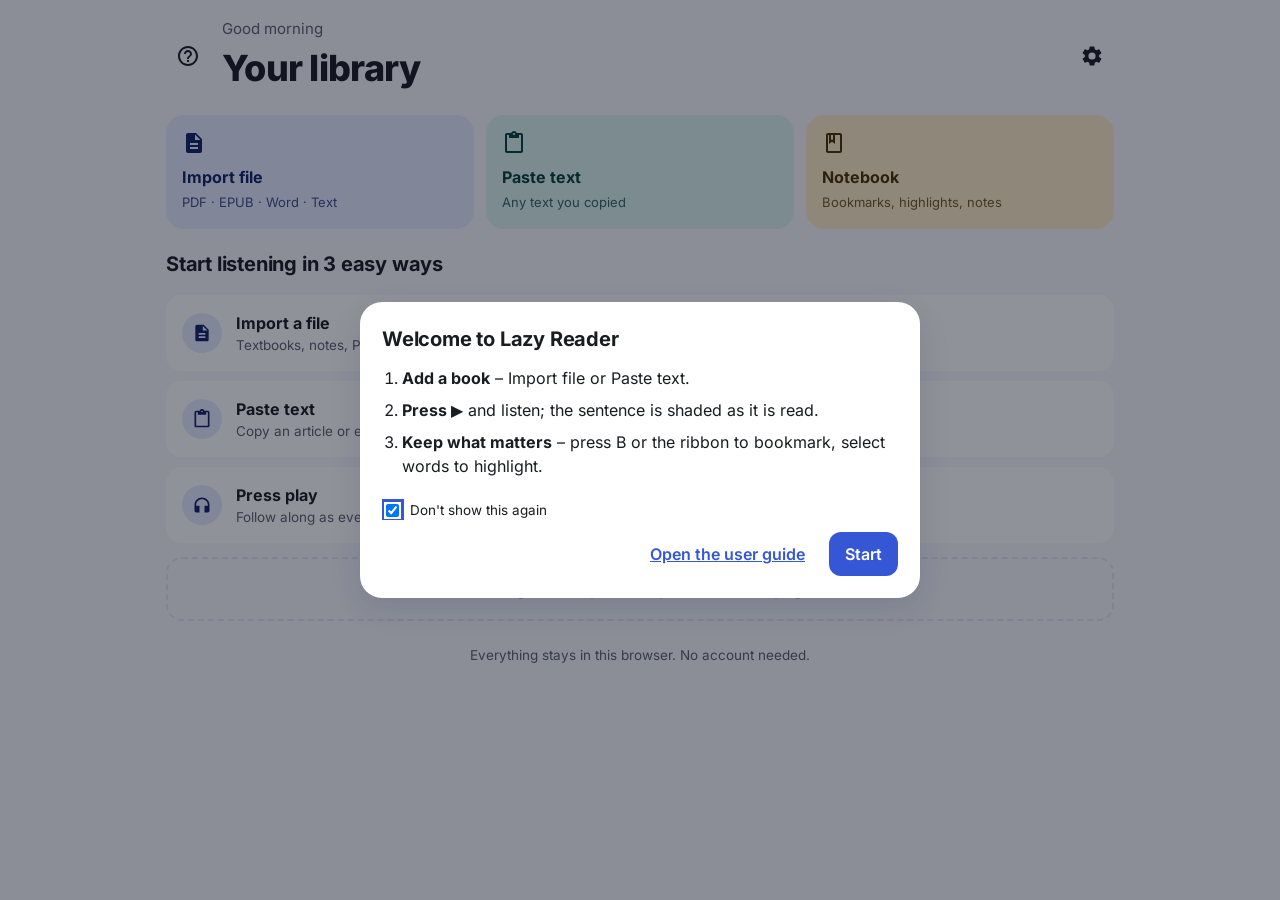
==== commit 2d4287da: "Web app: welcome with Don't show again, ? help button, illustrated user guide at /app/help/; site li" ====
--- a/app/index.html
+++ b/app/index.html
@@ -13,8 +13,8 @@
   <meta name="mobile-web-app-capable" content="yes">
   <meta name="apple-mobile-web-app-title" content="Lazy Reader">
   <meta name="apple-mobile-web-app-status-bar-style" content="default">
-  <script type="module" crossorigin src="./assets/index-BGdBVm55.js"></script>
-  <link rel="stylesheet" crossorigin href="./assets/index-CHnMnpk6.css">
+  <script type="module" crossorigin src="./assets/index-twSPZuX8.js"></script>
+  <link rel="stylesheet" crossorigin href="./assets/index-CfBDDXMP.css">
 </head>
 <body>
   <div id="app"><p style="padding:24px;font-family:system-ui">Loading Lazy Reader…</p></div>
--- a/app/assets/index-CfBDDXMP.css
+++ b/app/assets/index-CfBDDXMP.css
@@ -0,0 +1 @@
+@font-face{font-family:Inter;font-style:normal;font-display:swap;font-weight:400;src:url(./inter-cyrillic-ext-400-normal-BQZuk6qB.woff2) format("woff2"),url(./inter-cyrillic-ext-400-normal-DQukG94-.woff) format("woff");unicode-range:U+0460-052F,U+1C80-1C8A,U+20B4,U+2DE0-2DFF,U+A640-A69F,U+FE2E-FE2F}@font-face{font-family:Inter;font-style:normal;font-display:swap;font-weight:400;src:url(./inter-cyrillic-400-normal-obahsSVq.woff2) format("woff2"),url(./inter-cyrillic-400-normal-HOLc17fK.woff) format("woff");unicode-range:U+0301,U+0400-045F,U+0490-0491,U+04B0-04B1,U+2116}@font-face{font-family:Inter;font-style:normal;font-display:swap;font-weight:400;src:url(./inter-greek-ext-400-normal-DGGRlc-M.woff2) format("woff2"),url(./inter-greek-ext-400-normal-KugGGMne.woff) format("woff");unicode-range:U+1F00-1FFF}@font-face{font-family:Inter;font-style:normal;font-display:swap;font-weight:400;src:url(./inter-greek-400-normal-B4URO6DV.woff2) format("woff2"),url(./inter-greek-400-normal-q2sYcFCs.woff) format("woff");unicode-range:U+0370-0377,U+037A-037F,U+0384-038A,U+038C,U+038E-03A1,U+03A3-03FF}@font-face{font-family:Inter;font-style:normal;font-display:swap;font-weight:400;src:url(./inter-vietnamese-400-normal-DMkecbls.woff2) format("woff2"),url(./inter-vietnamese-400-normal-Bbgyi5SW.woff) format("woff");unicode-range:U+0102-0103,U+0110-0111,U+0128-0129,U+0168-0169,U+01A0-01A1,U+01AF-01B0,U+0300-0301,U+0303-0304,U+0308-0309,U+0323,U+0329,U+1EA0-1EF9,U+20AB}@font-face{font-family:Inter;font-style:normal;font-display:swap;font-weight:400;src:url(./inter-latin-ext-400-normal-C1nco2VV.woff2) format("woff2"),url(./inter-latin-ext-400-normal-77YHD8bZ.woff) format("woff");unicode-range:U+0100-02BA,U+02BD-02C5,U+02C7-02CC,U+02CE-02D7,U+02DD-02FF,U+0304,U+0308,U+0329,U+1D00-1DBF,U+1E00-1E9F,U+1EF2-1EFF,U+2020,U+20A0-20AB,U+20AD-20C0,U+2113,U+2C60-2C7F,U+A720-A7FF}@font-face{font-family:Inter;font-style:normal;font-display:swap;font-weight:400;src:url(./inter-latin-400-normal-C38fXH4l.woff2) format("woff2"),url(./inter-latin-400-normal-CyCys3Eg.woff) format("woff");unicode-range:U+0000-00FF,U+0131,U+0152-0153,U+02BB-02BC,U+02C6,U+02DA,U+02DC,U+0304,U+0308,U+0329,U+2000-206F,U+20AC,U+2122,U+2191,U+2193,U+2212,U+2215,U+FEFF,U+FFFD}@font-face{font-family:Inter;font-style:normal;font-display:swap;font-weight:500;src:url(./inter-cyrillic-ext-500-normal-B0yAr1jD.woff2) format("woff2"),url(./inter-cyrillic-ext-500-normal-BmqWE9Dz.woff) format("woff");unicode-range:U+0460-052F,U+1C80-1C8A,U+20B4,U+2DE0-2DFF,U+A640-A69F,U+FE2E-FE2F}@font-face{font-family:Inter;font-style:normal;font-display:swap;font-weight:500;src:url(./inter-cyrillic-500-normal-BasfLYem.woff2) format("woff2"),url(./inter-cyrillic-500-normal-CxZf_p3X.woff) format("woff");unicode-range:U+0301,U+0400-045F,U+0490-0491,U+04B0-04B1,U+2116}@font-face{font-family:Inter;font-style:normal;font-display:swap;font-weight:500;src:url(./inter-greek-ext-500-normal-C4iEst2y.woff2) format("woff2"),url(./inter-greek-ext-500-normal-2j5mBUwD.woff) format("woff");unicode-range:U+1F00-1FFF}@font-face{font-family:Inter;font-style:normal;font-display:swap;font-weight:500;src:url(./inter-greek-500-normal-BIZE56-Y.woff2) format("woff2"),url(./inter-greek-500-normal-Xzm54t5V.woff) format("woff");unicode-range:U+0370-0377,U+037A-037F,U+0384-038A,U+038C,U+038E-03A1,U+03A3-03FF}@font-face{font-family:Inter;font-style:normal;font-display:swap;font-weight:500;src:url(./inter-vietnamese-500-normal-DOriooB6.woff2) format("woff2"),url(./inter-vietnamese-500-normal-mJboJaSs.woff) format("woff");unicode-range:U+0102-0103,U+0110-0111,U+0128-0129,U+0168-0169,U+01A0-01A1,U+01AF-01B0,U+0300-0301,U+0303-0304,U+0308-0309,U+0323,U+0329,U+1EA0-1EF9,U+20AB}@font-face{font-family:Inter;font-style:normal;font-display:swap;font-weight:500;src:url(./inter-latin-ext-500-normal-CV4jyFjo.woff2) format("woff2"),url(./inter-latin-ext-500-normal-BxGbmqWO.woff) format("woff");unicode-range:U+0100-02BA,U+02BD-02C5,U+02C7-02CC,U+02CE-02D7,U+02DD-02FF,U+0304,U+0308,U+0329,U+1D00-1DBF,U+1E00-1E9F,U+1EF2-1EFF,U+2020,U+20A0-20AB,U+20AD-20C0,U+2113,U+2C60-2C7F,U+A720-A7FF}@font-face{font-family:Inter;font-style:normal;font-display:swap;font-weight:500;src:url(./inter-latin-500-normal-Cerq10X2.woff2) format("woff2"),url(./inter-latin-500-normal-BL9OpVg8.woff) format("woff");unicode-range:U+0000-00FF,U+0131,U+0152-0153,U+02BB-02BC,U+02C6,U+02DA,U+02DC,U+0304,U+0308,U+0329,U+2000-206F,U+20AC,U+2122,U+2191,U+2193,U+2212,U+2215,U+FEFF,U+FFFD}@font-face{font-family:Inter;font-style:normal;font-display:swap;font-weight:600;src:url(./inter-cyrillic-ext-600-normal-Dfes3d0z.woff2) format("woff2"),url(./inter-cyrillic-ext-600-normal-Bcila6Z-.woff) format("woff");unicode-range:U+0460-052F,U+1C80-1C8A,U+20B4,U+2DE0-2DFF,U+A640-A69F,U+FE2E-FE2F}@font-face{font-family:Inter;font-style:normal;font-display:swap;font-weight:600;src:url(./inter-cyrillic-600-normal-CWCymEST.woff2) format("woff2"),url(./inter-cyrillic-600-normal-4D_pXhcN.woff) format("woff");unicode-range:U+0301,U+0400-045F,U+0490-0491,U+04B0-04B1,U+2116}@font-face{font-family:Inter;font-style:normal;font-display:swap;font-weight:600;src:url(./inter-greek-ext-600-normal-DRtmH8MT.woff2) format("woff2"),url(./inter-greek-ext-600-normal-B8X0CLgF.woff) format("woff");unicode-range:U+1F00-1FFF}@font-face{font-family:Inter;font-style:normal;font-display:swap;font-weight:600;src:url(./inter-greek-600-normal-plRanbMR.woff2) format("woff2"),url(./inter-greek-600-normal-BZpKdvQh.woff) format("woff");unicode-range:U+0370-0377,U+037A-037F,U+0384-038A,U+038C,U+038E-03A1,U+03A3-03FF}@font-face{font-family:Inter;font-style:normal;font-display:swap;font-weight:600;src:url(./inter-vietnamese-600-normal-Cc8MFFhd.woff2) format("woff2"),url(./inter-vietnamese-600-normal-BuLX-rYi.woff) format("woff");unicode-range:U+0102-0103,U+0110-0111,U+0128-0129,U+0168-0169,U+01A0-01A1,U+01AF-01B0,U+0300-0301,U+0303-0304,U+0308-0309,U+0323,U+0329,U+1EA0-1EF9,U+20AB}@font-face{font-family:Inter;font-style:normal;font-display:swap;font-weight:600;src:url(./inter-latin-ext-600-normal-D2bJ5OIk.woff2) format("woff2"),url(./inter-latin-ext-600-normal-CIVaiw4L.woff) format("woff");unicode-range:U+0100-02BA,U+02BD-02C5,U+02C7-02CC,U+02CE-02D7,U+02DD-02FF,U+0304,U+0308,U+0329,U+1D00-1DBF,U+1E00-1E9F,U+1EF2-1EFF,U+2020,U+20A0-20AB,U+20AD-20C0,U+2113,U+2C60-2C7F,U+A720-A7FF}@font-face{font-family:Inter;font-style:normal;font-display:swap;font-weight:600;src:url(./inter-latin-600-normal-LgqL8muc.woff2) format("woff2"),url(./inter-latin-600-normal-CiBQ2DWP.woff) format("woff");unicode-range:U+0000-00FF,U+0131,U+0152-0153,U+02BB-02BC,U+02C6,U+02DA,U+02DC,U+0304,U+0308,U+0329,U+2000-206F,U+20AC,U+2122,U+2191,U+2193,U+2212,U+2215,U+FEFF,U+FFFD}@font-face{font-family:Inter;font-style:normal;font-display:swap;font-weight:700;src:url(./inter-cyrillic-ext-700-normal-BjwYoWNd.woff2) format("woff2"),url(./inter-cyrillic-ext-700-normal-LO58E6JB.woff) format("woff");unicode-range:U+0460-052F,U+1C80-1C8A,U+20B4,U+2DE0-2DFF,U+A640-A69F,U+FE2E-FE2F}@font-face{font-family:Inter;font-style:normal;font-display:swap;font-weight:700;src:url(./inter-cyrillic-700-normal-CjBOestx.woff2) format("woff2"),url(./inter-cyrillic-700-normal-DrXBdSj3.woff) format("woff");unicode-range:U+0301,U+0400-045F,U+0490-0491,U+04B0-04B1,U+2116}@font-face{font-family:Inter;font-style:normal;font-display:swap;font-weight:700;src:url(./inter-greek-ext-700-normal-qfdV9bQt.woff2) format("woff2"),url(./inter-greek-ext-700-normal-BoQ6DsYi.woff) format("woff");unicode-range:U+1F00-1FFF}@font-face{font-family:Inter;font-style:normal;font-display:swap;font-weight:700;src:url(./inter-greek-700-normal-C3JjAnD8.woff2) format("woff2"),url(./inter-greek-700-normal-BUv2fZ6O.woff) format("woff");unicode-range:U+0370-0377,U+037A-037F,U+0384-038A,U+038C,U+038E-03A1,U+03A3-03FF}@font-face{font-family:Inter;font-style:normal;font-display:swap;font-weight:700;src:url(./inter-vietnamese-700-normal-DlLaEgI2.woff2) format("woff2"),url(./inter-vietnamese-700-normal-BZaoP0fm.woff) format("woff");unicode-range:U+0102-0103,U+0110-0111,U+0128-0129,U+0168-0169,U+01A0-01A1,U+01AF-01B0,U+0300-0301,U+0303-0304,U+0308-0309,U+0323,U+0329,U+1EA0-1EF9,U+20AB}@font-face{font-family:Inter;font-style:normal;font-display:swap;font-weight:700;src:url(./inter-latin-ext-700-normal-Ca8adRJv.woff2) format("woff2"),url(./inter-latin-ext-700-normal-TidjK2hL.woff) format("woff");unicode-range:U+0100-02BA,U+02BD-02C5,U+02C7-02CC,U+02CE-02D7,U+02DD-02FF,U+0304,U+0308,U+0329,U+1D00-1DBF,U+1E00-1E9F,U+1EF2-1EFF,U+2020,U+20A0-20AB,U+20AD-20C0,U+2113,U+2C60-2C7F,U+A720-A7FF}@font-face{font-family:Inter;font-style:normal;font-display:swap;font-weight:700;src:url(./inter-latin-700-normal-Yt3aPRUw.woff2) format("woff2"),url(./inter-latin-700-normal-BLAVimhd.woff) format("woff");unicode-range:U+0000-00FF,U+0131,U+0152-0153,U+02BB-02BC,U+02C6,U+02DA,U+02DC,U+0304,U+0308,U+0329,U+2000-206F,U+20AC,U+2122,U+2191,U+2193,U+2212,U+2215,U+FEFF,U+FFFD}@font-face{font-family:Inter;font-style:normal;font-display:swap;font-weight:800;src:url(./inter-cyrillic-ext-800-normal-BZOjs1Xv.woff2) format("woff2"),url(./inter-cyrillic-ext-800-normal-Ca-gJeZY.woff) format("woff");unicode-range:U+0460-052F,U+1C80-1C8A,U+20B4,U+2DE0-2DFF,U+A640-A69F,U+FE2E-FE2F}@font-face{font-family:Inter;font-style:normal;font-display:swap;font-weight:800;src:url(./inter-cyrillic-800-normal-C7MGvYyJ.woff2) format("woff2"),url(./inter-cyrillic-800-normal-CCHyn08d.woff) format("woff");unicode-range:U+0301,U+0400-045F,U+0490-0491,U+04B0-04B1,U+2116}@font-face{font-family:Inter;font-style:normal;font-display:swap;font-weight:800;src:url(./inter-greek-ext-800-normal-B--PVpEC.woff2) format("woff2"),url(./inter-greek-ext-800-normal-DUe57HfS.woff) format("woff");unicode-range:U+1F00-1FFF}@font-face{font-family:Inter;font-style:normal;font-display:swap;font-weight:800;src:url(./inter-greek-800-normal-CLIouy3y.woff2) format("woff2"),url(./inter-greek-800-normal-BU00tryP.woff) format("woff");unicode-range:U+0370-0377,U+037A-037F,U+0384-038A,U+038C,U+038E-03A1,U+03A3-03FF}@font-face{font-family:Inter;font-style:normal;font-display:swap;font-weight:800;src:url(./inter-vietnamese-800-normal-Cm7tD1pz.woff2) format("woff2"),url(./inter-vietnamese-800-normal-DDlpr_Ee.woff) format("woff");unicode-range:U+0102-0103,U+0110-0111,U+0128-0129,U+0168-0169,U+01A0-01A1,U+01AF-01B0,U+0300-0301,U+0303-0304,U+0308-0309,U+0323,U+0329,U+1EA0-1EF9,U+20AB}@font-face{font-family:Inter;font-style:normal;font-display:swap;font-weight:800;src:url(./inter-latin-ext-800-normal-DZJjya6U.woff2) format("woff2"),url(./inter-latin-ext-800-normal-BOMpwxm3.woff) format("woff");unicode-range:U+0100-02BA,U+02BD-02C5,U+02C7-02CC,U+02CE-02D7,U+02DD-02FF,U+0304,U+0308,U+0329,U+1D00-1DBF,U+1E00-1E9F,U+1EF2-1EFF,U+2020,U+20A0-20AB,U+20AD-20C0,U+2113,U+2C60-2C7F,U+A720-A7FF}@font-face{font-family:Inter;font-style:normal;font-display:swap;font-weight:800;src:url(./inter-latin-800-normal-BYj_oED-.woff2) format("woff2"),url(./inter-latin-800-normal-D1mf63XC.woff) format("woff");unicode-range:U+0000-00FF,U+0131,U+0152-0153,U+02BB-02BC,U+02C6,U+02DA,U+02DC,U+0304,U+0308,U+0329,U+2000-206F,U+20AC,U+2122,U+2191,U+2193,U+2212,U+2215,U+FEFF,U+FFFD}@font-face{font-family:Literata;font-style:normal;font-display:swap;font-weight:400;src:url([data-uri]) format("woff2"),url(./literata-cyrillic-ext-400-normal-BuNkiaAX.woff) format("woff");unicode-range:U+0460-052F,U+1C80-1C8A,U+20B4,U+2DE0-2DFF,U+A640-A69F,U+FE2E-FE2F}@font-face{font-family:Literata;font-style:normal;font-display:swap;font-weight:400;src:url(./literata-cyrillic-400-normal-CNCMA2GQ.woff2) format("woff2"),url(./literata-cyrillic-400-normal-BZoHpSD9.woff) format("woff");unicode-range:U+0301,U+0400-045F,U+0490-0491,U+04B0-04B1,U+2116}@font-face{font-family:Literata;font-style:normal;font-display:swap;font-weight:400;src:url(./literata-greek-ext-400-normal-wlSmuZ9Y.woff2) format("woff2"),url(./literata-greek-ext-400-normal-jenpRSxk.woff) format("woff");unicode-range:U+1F00-1FFF}@font-face{font-family:Literata;font-style:normal;font-display:swap;font-weight:400;src:url(./literata-greek-400-normal-DLCf-Z3g.woff2) format("woff2"),url(./literata-greek-400-normal-CMPfP1Pr.woff) format("woff");unicode-range:U+0370-0377,U+037A-037F,U+0384-038A,U+038C,U+038E-03A1,U+03A3-03FF}@font-face{font-family:Literata;font-style:normal;font-display:swap;font-weight:400;src:url(./literata-vietnamese-400-normal-H9pSqQsV.woff2) format("woff2"),url(./literata-vietnamese-400-normal-BvhrDK3U.woff) format("woff");unicode-range:U+0102-0103,U+0110-0111,U+0128-0129,U+0168-0169,U+01A0-01A1,U+01AF-01B0,U+0300-0301,U+0303-0304,U+0308-0309,U+0323,U+0329,U+1EA0-1EF9,U+20AB}@font-face{font-family:Literata;font-style:normal;font-display:swap;font-weight:400;src:url(./literata-latin-ext-400-normal-D5BsCrMl.woff2) format("woff2"),url(./literata-latin-ext-400-normal-Cs2-p-8d.woff) format("woff");unicode-range:U+0100-02BA,U+02BD-02C5,U+02C7-02CC,U+02CE-02D7,U+02DD-02FF,U+0304,U+0308,U+0329,U+1D00-1DBF,U+1E00-1E9F,U+1EF2-1EFF,U+2020,U+20A0-20AB,U+20AD-20C0,U+2113,U+2C60-2C7F,U+A720-A7FF}@font-face{font-family:Literata;font-style:normal;font-display:swap;font-weight:400;src:url(./literata-latin-400-normal-CLtNJ872.woff2) format("woff2"),url(./literata-latin-400-normal-CUhpYSl8.woff) format("woff");unicode-range:U+0000-00FF,U+0131,U+0152-0153,U+02BB-02BC,U+02C6,U+02DA,U+02DC,U+0304,U+0308,U+0329,U+2000-206F,U+20AC,U+2122,U+2191,U+2193,U+2212,U+2215,U+FEFF,U+FFFD}@font-face{font-family:Literata;font-style:normal;font-display:swap;font-weight:700;src:url([data-uri]) format("woff2"),url(./literata-cyrillic-ext-700-normal-Bpu1vg05.woff) format("woff");unicode-range:U+0460-052F,U+1C80-1C8A,U+20B4,U+2DE0-2DFF,U+A640-A69F,U+FE2E-FE2F}@font-face{font-family:Literata;font-style:normal;font-display:swap;font-weight:700;src:url(./literata-cyrillic-700-normal-NOaAmdwD.woff2) format("woff2"),url(./literata-cyrillic-700-normal-BChRKAeZ.woff) format("woff");unicode-range:U+0301,U+0400-045F,U+0490-0491,U+04B0-04B1,U+2116}@font-face{font-family:Literata;font-style:normal;font-display:swap;font-weight:700;src:url(./literata-greek-ext-700-normal-CFJl9TqO.woff2) format("woff2"),url(./literata-greek-ext-700-normal-BWozFBi3.woff) format("woff");unicode-range:U+1F00-1FFF}@font-face{font-family:Literata;font-style:normal;font-display:swap;font-weight:700;src:url(./literata-greek-700-normal-CLoIi4e4.woff2) format("woff2"),url(./literata-greek-700-normal-CpE4qyqy.woff) format("woff");unicode-range:U+0370-0377,U+037A-037F,U+0384-038A,U+038C,U+038E-03A1,U+03A3-03FF}@font-face{font-family:Literata;font-style:normal;font-display:swap;font-weight:700;src:url(./literata-vietnamese-700-normal-Cmj-gDIS.woff2) format("woff2"),url(./literata-vietnamese-700-normal-Be_po91e.woff) format("woff");unicode-range:U+0102-0103,U+0110-0111,U+0128-0129,U+0168-0169,U+01A0-01A1,U+01AF-01B0,U+0300-0301,U+0303-0304,U+0308-0309,U+0323,U+0329,U+1EA0-1EF9,U+20AB}@font-face{font-family:Literata;font-style:normal;font-display:swap;font-weight:700;src:url(./literata-latin-ext-700-normal-Cd5BSFN5.woff2) format("woff2"),url(./literata-latin-ext-700-normal-DBR5CORb.woff) format("woff");unicode-range:U+0100-02BA,U+02BD-02C5,U+02C7-02CC,U+02CE-02D7,U+02DD-02FF,U+0304,U+0308,U+0329,U+1D00-1DBF,U+1E00-1E9F,U+1EF2-1EFF,U+2020,U+20A0-20AB,U+20AD-20C0,U+2113,U+2C60-2C7F,U+A720-A7FF}@font-face{font-family:Literata;font-style:normal;font-display:swap;font-weight:700;src:url(./literata-latin-700-normal-DYBWKELl.woff2) format("woff2"),url(./literata-latin-700-normal-ocJiFfAw.woff) format("woff");unicode-range:U+0000-00FF,U+0131,U+0152-0153,U+02BB-02BC,U+02C6,U+02DA,U+02DC,U+0304,U+0308,U+0329,U+2000-206F,U+20AC,U+2122,U+2191,U+2193,U+2212,U+2215,U+FEFF,U+FFFD}@font-face{font-family:Atkinson Hyperlegible;font-style:normal;font-display:swap;font-weight:400;src:url(./atkinson-hyperlegible-latin-ext-400-normal-DRk46D-x.woff2) format("woff2"),url(./atkinson-hyperlegible-latin-ext-400-normal-Bbz-b3yf.woff) format("woff");unicode-range:U+0100-02BA,U+02BD-02C5,U+02C7-02CC,U+02CE-02D7,U+02DD-02FF,U+0304,U+0308,U+0329,U+1D00-1DBF,U+1E00-1E9F,U+1EF2-1EFF,U+2020,U+20A0-20AB,U+20AD-20C0,U+2113,U+2C60-2C7F,U+A720-A7FF}@font-face{font-family:Atkinson Hyperlegible;font-style:normal;font-display:swap;font-weight:400;src:url(./atkinson-hyperlegible-latin-400-normal-BrHNak5F.woff2) format("woff2"),url(./atkinson-hyperlegible-latin-400-normal-BbWidj28.woff) format("woff");unicode-range:U+0000-00FF,U+0131,U+0152-0153,U+02BB-02BC,U+02C6,U+02DA,U+02DC,U+0304,U+0308,U+0329,U+2000-206F,U+20AC,U+2122,U+2191,U+2193,U+2212,U+2215,U+FEFF,U+FFFD}@font-face{font-family:Atkinson Hyperlegible;font-style:normal;font-display:swap;font-weight:700;src:url(./atkinson-hyperlegible-latin-ext-700-normal-BoVPHkS0.woff2) format("woff2"),url(./atkinson-hyperlegible-latin-ext-700-normal-CKkU2Dpt.woff) format("woff");unicode-range:U+0100-02BA,U+02BD-02C5,U+02C7-02CC,U+02CE-02D7,U+02DD-02FF,U+0304,U+0308,U+0329,U+1D00-1DBF,U+1E00-1E9F,U+1EF2-1EFF,U+2020,U+20A0-20AB,U+20AD-20C0,U+2113,U+2C60-2C7F,U+A720-A7FF}@font-face{font-family:Atkinson Hyperlegible;font-style:normal;font-display:swap;font-weight:700;src:url(./atkinson-hyperlegible-latin-700-normal-GZI4o3u0.woff2) format("woff2"),url(./atkinson-hyperlegible-latin-700-normal-BK6Glc0m.woff) format("woff");unicode-range:U+0000-00FF,U+0131,U+0152-0153,U+02BB-02BC,U+02C6,U+02DA,U+02DC,U+0304,U+0308,U+0329,U+2000-206F,U+20AC,U+2122,U+2191,U+2193,U+2212,U+2215,U+FEFF,U+FFFD}:root{--bg: #F6F7FB;--surface: #FFFFFF;--surface-2: #EEF0F6;--fg: #1A1C22;--muted: #5B6070;--line: #E1E4EE;--primary: #3557D6;--on-primary: #FFFFFF;--primary-soft: #E3E9FF;--on-primary-soft: #0E2266;--teal: #0F8A7E;--teal-soft: #D9F2EE;--on-teal-soft: #053E38;--sun: #E59A1C;--sun-soft: #FFEBC7;--on-sun-soft: #4A2F00;--hl: rgba(53, 87, 214, .1);--word: rgba(53, 87, 214, .28);--mk-yellow: #FBE7A1;--mk-green: #D2EFC2;--mk-blue: #CBE4FA;--mk-pink: #F9D2E0;--sel: #EEF0F6;--danger: #C2352C;--shadow: 0 10px 30px rgba(20, 30, 70, .12);--ui: "Inter", system-ui, -apple-system, "Segoe UI", Roboto, sans-serif;color-scheme:light}:root[data-theme=sepia]{--bg: #F5ECD9;--surface: #FBF5E8;--surface-2: #EDE2CA;--fg: #3A2E1E;--muted: #6E5F48;--line: #DDCFB1;--primary: #8A5A1F;--on-primary: #FFFFFF;--primary-soft: #F0DDB8;--on-primary-soft: #3B2608;--teal: #6E7B3A;--teal-soft: #E9E2C6;--on-teal-soft: #2F3410;--sun-soft: #F3D9B6;--on-sun-soft: #3D1F00;--hl: rgba(138, 90, 31, .12);--word: rgba(138, 90, 31, .32);--mk-yellow: #F2D98A;--mk-green: #CFE3B0;--mk-blue: #C6DCEB;--mk-pink: #EDC8CF;--sel: #EDE2CA}:root[data-theme=dark]{--bg: #111318;--surface: #1A1D23;--surface-2: #242832;--fg: #E8E9EF;--muted: #A9AEBE;--line: #2C303A;--primary: #9DB1FF;--on-primary: #0B1A55;--primary-soft: #26346B;--on-primary-soft: #DFE5FF;--teal: #6FD6C8;--teal-soft: #16423C;--on-teal-soft: #C9F1EA;--sun: #FFC66B;--sun-soft: #4A3510;--on-sun-soft: #FFE3B5;--hl: rgba(157, 177, 255, .14);--word: rgba(157, 177, 255, .34);--mk-yellow: #5B4E1E;--mk-green: #2E4A2B;--mk-blue: #23405A;--mk-pink: #56303F;--sel: #242832;--danger: #FF8A80;--shadow: 0 10px 30px rgba(0, 0, 0, .4);color-scheme:dark}@media (prefers-color-scheme: dark){:root[data-theme=system]{--bg: #111318;--surface: #1A1D23;--surface-2: #242832;--fg: #E8E9EF;--muted: #A9AEBE;--line: #2C303A;--primary: #9DB1FF;--on-primary: #0B1A55;--primary-soft: #26346B;--on-primary-soft: #DFE5FF;--teal: #6FD6C8;--teal-soft: #16423C;--on-teal-soft: #C9F1EA;--sun: #FFC66B;--sun-soft: #4A3510;--on-sun-soft: #FFE3B5;--hl: rgba(157, 177, 255, .14);--word: rgba(157, 177, 255, .34);--mk-yellow: #5B4E1E;--mk-green: #2E4A2B;--mk-blue: #23405A;--mk-pink: #56303F;--sel: #242832;--danger: #FF8A80;--shadow: 0 10px 30px rgba(0, 0, 0, .4);color-scheme:dark}}*{box-sizing:border-box}html,body{height:100%}body{margin:0;background:var(--bg);color:var(--fg);font-family:var(--ui);font-size:16px;line-height:1.5;-webkit-font-smoothing:antialiased}button,input,select,textarea{font:inherit;color:inherit}button{cursor:pointer}:focus-visible{outline:3px solid var(--primary);outline-offset:2px;border-radius:8px}[hidden]{display:none!important}.sr{position:absolute;width:1px;height:1px;overflow:hidden;clip:rect(0 0 0 0)}#app{min-height:100%}.page{max-width:980px;margin:0 auto;padding:18px max(16px,env(safe-area-inset-left)) 40px max(16px,env(safe-area-inset-right))}.top{display:flex;align-items:center;gap:12px}.top .grow{flex:1;min-width:0}.hello{color:var(--muted);font-size:15px;margin:0}h1{font-size:clamp(28px,4vw,36px);margin:0;letter-spacing:-.02em;font-weight:800}h2{font-size:20px;margin:0;letter-spacing:-.01em}.muted{color:var(--muted)}.small{font-size:13.5px}.icon-btn{width:44px;height:44px;border-radius:50%;border:0;background:transparent;display:inline-flex;align-items:center;justify-content:center;color:var(--fg)}.icon-btn:hover{background:var(--surface-2)}.icon-btn svg{width:24px;height:24px;fill:currentColor}.btn{border:0;border-radius:12px;padding:10px 16px;font-weight:600;display:inline-flex;align-items:center;gap:8px;background:var(--primary);color:var(--on-primary)}.btn.tonal{background:var(--teal-soft);color:var(--on-teal-soft)}.btn.ghost{background:transparent;color:var(--primary)}.btn.outline{background:transparent;color:var(--primary);box-shadow:inset 0 0 0 1px var(--line)}.btn.danger{background:var(--danger);color:#fff}.btn:disabled{opacity:.45;cursor:default}.btn svg{width:18px;height:18px;fill:currentColor}.tiles{display:grid;grid-template-columns:repeat(3,minmax(0,1fr));gap:12px;margin:20px 0 14px}@media (max-width: 620px){.tiles{grid-template-columns:1fr 1fr}.tiles .tile:last-child{grid-column:span 2}}.tile{text-align:left;border:0;border-radius:18px;padding:16px;min-width:0;display:flex;flex-direction:column;gap:10px}.tile svg{width:24px;height:24px;fill:currentColor}.tile b{display:block;font-size:16px}.tile span{font-size:13px;opacity:.78}.tile.a{background:var(--primary-soft);color:var(--on-primary-soft)}.tile.b{background:var(--teal-soft);color:var(--on-teal-soft)}.tile.c{background:var(--sun-soft);color:var(--on-sun-soft)}.tile:hover{filter:brightness(.98)}.continue{width:100%;text-align:left;border:0;border-radius:20px;background:var(--primary);color:var(--on-primary);padding:18px;display:flex;align-items:center;gap:14px;margin-bottom:14px}.continue .eyebrow{font-size:11.5px;letter-spacing:.1em;font-weight:700;opacity:.8}.continue .t{font-size:18px;font-weight:700;margin:2px 0}.continue .play{margin-left:auto;width:52px;height:52px;border-radius:50%;background:var(--on-primary);color:var(--primary);display:flex;align-items:center;justify-content:center;flex:none}.continue .play svg{width:28px;height:28px;fill:currentColor}.list-head{font-weight:600;color:var(--muted);font-size:14px;margin:8px 0}.docs{display:grid;gap:10px}.doc{display:flex;align-items:center;gap:14px;background:var(--surface);border:1px solid var(--line);border-radius:16px;padding:12px 8px 12px 14px;min-width:0}.doc .open{flex:1;display:flex;gap:14px;align-items:center;border:0;background:none;text-align:left;padding:0;min-width:0}.cover{width:46px;height:60px;border-radius:8px;color:#fff;display:flex;flex-direction:column;align-items:center;justify-content:center;flex:none;font-weight:800;font-size:22px;line-height:1}.cover small{font-size:8px;font-weight:700;opacity:.85;margin-top:4px;letter-spacing:.05em}.doc .t{font-weight:600;font-size:16.5px;overflow:hidden;text-overflow:ellipsis;display:-webkit-box;-webkit-line-clamp:2;-webkit-box-orient:vertical}.bar{height:5px;background:var(--surface-2);border-radius:3px;overflow:hidden;margin-top:8px}.bar i{display:block;height:100%;background:var(--primary);border-radius:3px}.empty{display:grid;gap:10px}.empty .row{display:flex;gap:14px;align-items:center;background:var(--surface);border-radius:16px;padding:16px}.empty .ic{width:40px;height:40px;border-radius:50%;background:var(--primary-soft);color:var(--on-primary-soft);display:flex;align-items:center;justify-content:center;flex:none}.empty .ic svg{width:20px;height:20px;fill:currentColor}.drop-hint{border:2px dashed var(--line);border-radius:16px;padding:18px;text-align:center;color:var(--muted);margin-top:4px}body.dragging .drop-overlay{display:flex}.drop-overlay{display:none;position:fixed;inset:0;background:color-mix(in srgb,var(--primary) 18%,transparent);z-index:50;align-items:center;justify-content:center;font-size:22px;font-weight:700;color:var(--primary);pointer-events:none}.reader{display:flex;flex-direction:column;height:100dvh}.rtop{display:flex;align-items:center;gap:4px;padding:6px 8px;padding-top:max(6px,env(safe-area-inset-top));border-bottom:1px solid var(--line);background:var(--bg)}.rtop .tt{flex:1;min-width:0}.rtop .tt b{display:block;font-size:16.5px;white-space:nowrap;overflow:hidden;text-overflow:ellipsis}.chapter-select{border:0;background:transparent;color:var(--primary);font-size:13.5px;padding:2px 0;max-width:100%}.text{flex:1;overflow-y:auto}.text .inner{max-width:720px;margin:0 auto;padding:20px 22px 40px 36px}.p{margin:0 0 .9em}.p.h{font-weight:700;margin:1.3em 0 .5em}.s{border-radius:4px;cursor:pointer;transition:background .2s}.s.cur{background:var(--hl)}.s.sel{background:var(--sel);box-shadow:0 0 0 2px var(--line)}.w{background:var(--word);border-radius:3px}.welcome{margin:12px auto 0;max-width:720px;background:var(--primary-soft);color:var(--on-primary-soft);border-radius:16px;padding:14px 16px}.welcome b{display:block}.welcome .actions{display:flex;flex-wrap:wrap;gap:8px;margin-top:10px}.selbar{display:flex;justify-content:center;gap:6px;padding:6px;background:var(--surface-2);flex-wrap:wrap}.player{background:var(--surface);box-shadow:0 -6px 24px #00000014;border-radius:24px 24px 0 0;padding:10px 16px;padding-bottom:max(10px,env(safe-area-inset-bottom))}.player .in{max-width:720px;margin:0 auto}.progress{height:4px;border-radius:2px;background:var(--surface-2);overflow:hidden;cursor:pointer}.progress i{display:block;height:100%;background:var(--primary)}.status{display:flex;align-items:center;gap:8px;margin-top:6px;font-size:13px;color:var(--muted)}.status .grow{flex:1}.badge{font-size:11px;font-weight:700;letter-spacing:.05em;padding:2px 7px;border-radius:6px;background:var(--primary-soft);color:var(--primary)}.msg{color:var(--primary);font-size:13.5px;min-height:0}.controls{display:flex;align-items:center;justify-content:space-between;margin:4px 0}.controls .icon-btn svg{width:28px;height:28px}.playbtn{width:64px;height:64px;border-radius:50%;border:0;background:var(--primary);color:var(--on-primary);display:flex;align-items:center;justify-content:center;box-shadow:var(--shadow)}.playbtn svg{width:34px;height:34px;fill:currentColor}.speed{border:0;background:transparent;color:var(--primary);font-weight:700;font-size:17px;width:56px;height:44px;border-radius:12px}.speed:hover{background:var(--surface-2)}.row2{display:grid;grid-template-columns:1fr 1fr;gap:8px}.row2 .btn{justify-content:center}dialog{border:0;border-radius:22px;padding:0;background:var(--surface);color:var(--fg);box-shadow:var(--shadow);width:min(560px,calc(100vw - 24px));max-height:calc(100dvh - 32px)}dialog::backdrop{background:#0a0e1e73}.dlg{padding:22px;display:flex;flex-direction:column;gap:12px;max-height:calc(100dvh - 32px)}.dlg .body{overflow-y:auto;display:flex;flex-direction:column;gap:12px;min-height:0}.dlg .foot{display:flex;justify-content:flex-end;gap:8px;flex-wrap:wrap}.field{display:flex;flex-direction:column;gap:4px}.field label{font-size:13px;color:var(--muted);font-weight:600}input[type=text],input[type=search],textarea,select{background:var(--bg);border:1px solid var(--line);border-radius:12px;padding:10px 12px;width:100%}textarea{min-height:180px;resize:vertical}.switch{display:flex;align-items:center;gap:12px;justify-content:space-between}.switch input{width:44px;height:24px;accent-color:var(--primary)}.preview{background:var(--bg);border-radius:12px;padding:12px;max-height:240px;overflow-y:auto;font-size:14px}.preview .h{font-weight:700}.warn{color:var(--danger);font-size:13.5px}.menu{position:absolute;background:var(--surface);border-radius:14px;box-shadow:var(--shadow);padding:6px;z-index:40;min-width:200px}.menu button{display:block;width:100%;text-align:left;border:0;background:transparent;padding:10px 12px;border-radius:10px}.menu button:hover{background:var(--surface-2)}.choice{display:grid;gap:8px}.choice button{justify-content:flex-start}.seg{display:inline-flex;background:var(--surface-2);border-radius:12px;padding:3px}.seg button{border:0;background:transparent;padding:7px 12px;border-radius:9px;font-weight:600;font-size:14px}.seg button.on{background:var(--surface);box-shadow:0 1px 3px #0000001f}.toast{position:fixed;left:50%;bottom:24px;transform:translate(-50%);background:var(--fg);color:var(--bg);padding:10px 16px;border-radius:12px;z-index:60;font-size:14px;max-width:calc(100vw - 32px)}.section{background:var(--surface);border:1px solid var(--line);border-radius:18px;padding:18px;margin-top:14px;display:flex;flex-direction:column;gap:12px}.section h2{font-size:17px;color:var(--primary)}.radio{display:flex;align-items:center;gap:10px;cursor:pointer}.radio input{accent-color:var(--primary);width:18px;height:18px}.voices{display:grid;gap:4px;max-height:360px;overflow-y:auto}.range{display:flex;align-items:center;gap:12px}.range input{flex:1;accent-color:var(--primary)}.sample{background:var(--bg);border-radius:12px;padding:14px}.moment{background:var(--surface);border:1px solid var(--line);border-radius:16px;padding:16px;display:flex;flex-direction:column;gap:6px}.moment q{font-style:italic}kbd{background:var(--surface-2);border-radius:6px;padding:1px 6px;font-size:13px}.p{position:relative}mark.hl{color:inherit;border-radius:3px;padding:0 1px;cursor:pointer}.hl-yellow{background:var(--mk-yellow)}.hl-green{background:var(--mk-green)}.hl-blue{background:var(--mk-blue)}.hl-pink{background:var(--mk-pink)}.s.bm:before{content:"";position:absolute;left:-26px;width:14px;height:20px;margin-top:.2em;cursor:pointer;background:var(--primary);clip-path:polygon(0 0,100% 0,100% 100%,50% 72%,0 100%)}.hlbar{position:fixed;z-index:30;display:flex;align-items:center;gap:4px;padding:6px 8px;border-radius:14px;background:var(--surface);border:1px solid var(--line);box-shadow:var(--shadow)}.hlbar .btn{padding:6px 10px;min-height:34px}.sw{display:inline-block;width:24px;height:24px;border-radius:50%;border:2px solid var(--surface);box-shadow:0 0 0 1px var(--line);padding:0;vertical-align:middle}i.sw{width:12px;height:12px;border-width:0;margin-right:4px}.sw-yellow{background:#f2c94c}.sw-green{background:#6fcf97}.sw-blue{background:#56a8f0}.sw-pink{background:#f07aa6}.hlbar .sw{margin:0 3px;cursor:pointer}.hlbar .sw:hover{transform:scale(1.12)}.nb-filters{display:grid;grid-template-columns:1fr auto auto;gap:8px}.nb-filters input,.nb-filters select{min-height:42px;border-radius:12px;border:1px solid var(--line);background:var(--surface);padding:0 12px}@media (max-width: 560px){.nb-filters{grid-template-columns:1fr 1fr}.nb-filters input{grid-column:1 / -1}}.chips{display:flex;flex-wrap:wrap;gap:6px;margin-top:10px}.chip{border:1px solid var(--line);background:var(--surface);border-radius:999px;padding:5px 12px;font-size:14px;color:var(--muted);display:inline-flex;align-items:center}.chip.on{border-color:var(--primary);color:var(--primary);background:var(--primary-soft)}.moment{cursor:pointer;border-left-width:4px}.moment.bmk{border-left-color:var(--primary)}.moment.hlc-yellow{border-left-color:#f2c94c}.moment.hlc-green{border-left-color:#6fcf97}.moment.hlc-blue{border-left-color:#56a8f0}.moment.hlc-pink{border-left-color:#f07aa6}.moment .small svg{width:12px;height:12px;fill:var(--primary);vertical-align:-1px}.moment .note{background:var(--surface-2);border-radius:10px;padding:8px 10px}.moment .acts{display:flex;gap:6px;flex-wrap:wrap}.welcome-steps{margin:0;padding-left:20px;display:grid;gap:8px}a.icon-btn{display:inline-grid;place-items:center;color:inherit}
